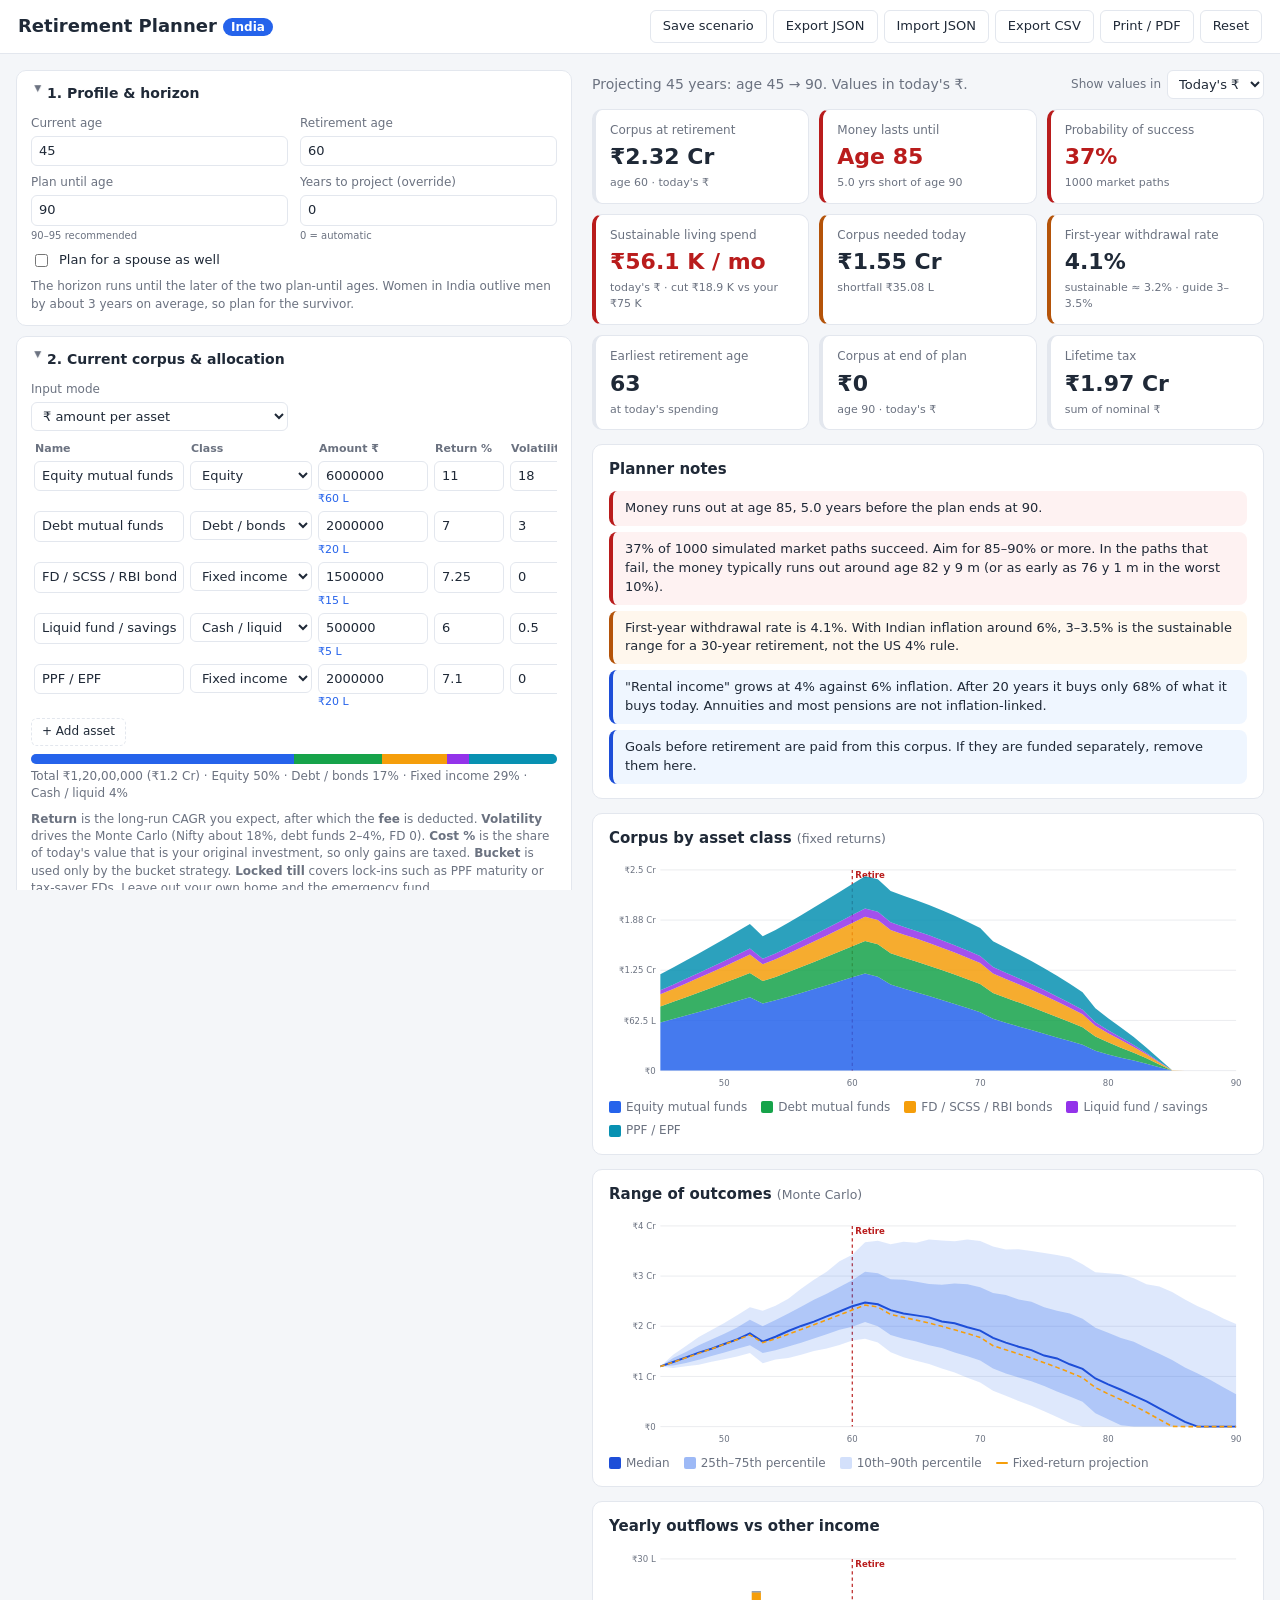
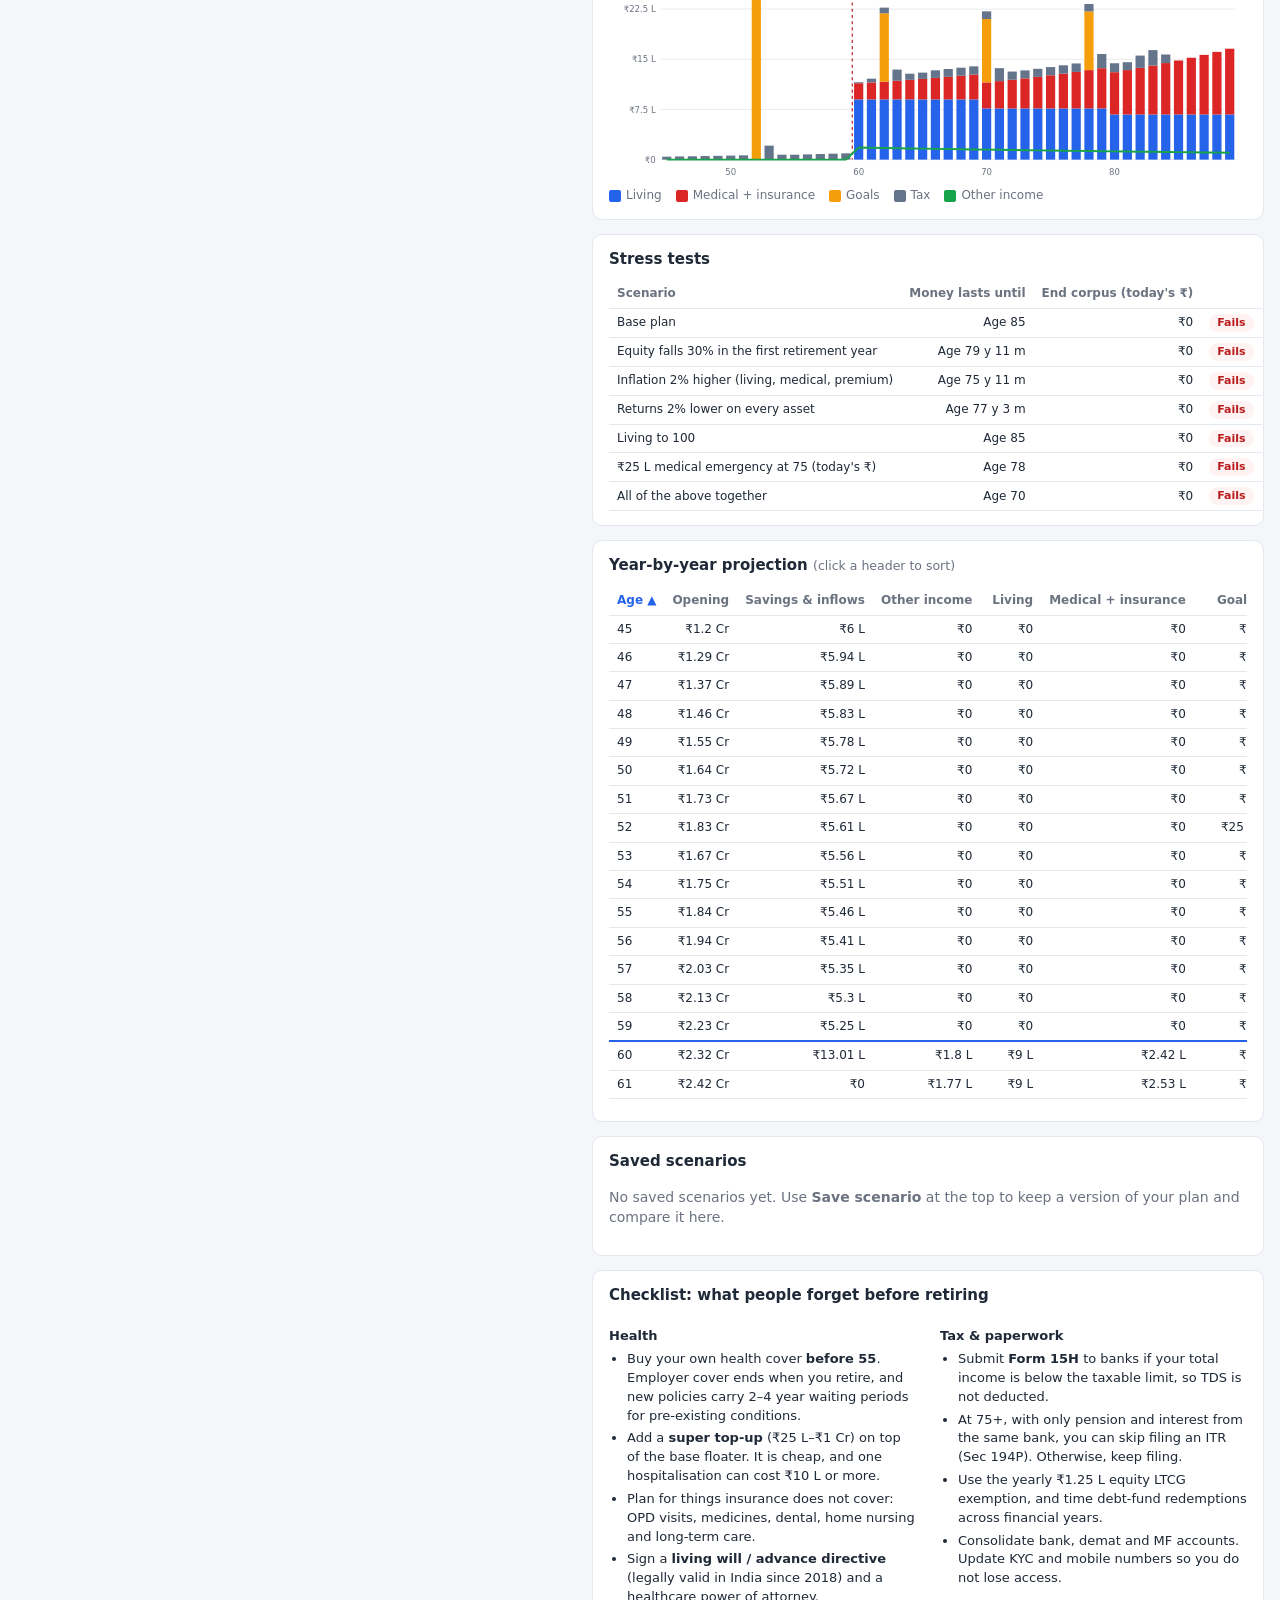
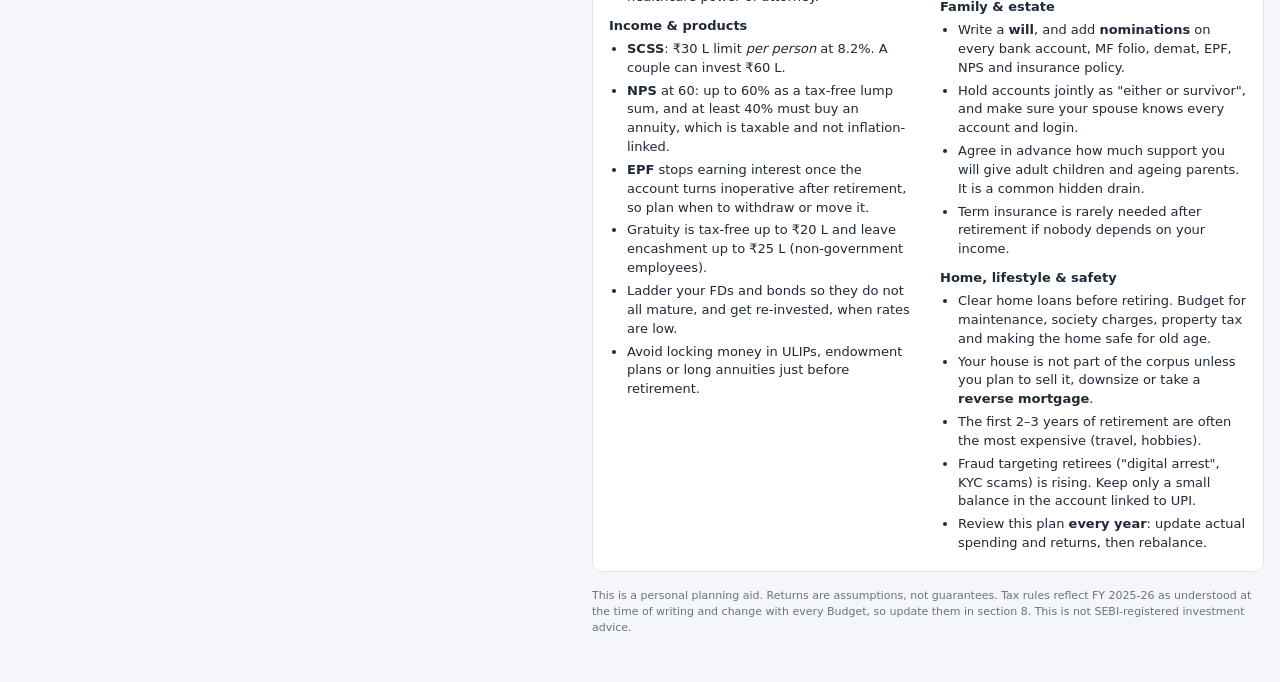
==== index.html @ 0d5a9b32 "Initial" ====
<!DOCTYPE html>
<html lang="en-IN">
<head>
  <meta charset="utf-8">
  <meta name="viewport" content="width=device-width, initial-scale=1">
  <title>Retirement Planner (India)</title>
  <link rel="stylesheet" href="css/styles.css">
</head>
<body>
<header class="topbar">
  <h1>Retirement Planner <span>India</span></h1>
  <div class="actions">
    <button id="btnSaveScenario">Save scenario</button>
    <button id="btnExportJson">Export JSON</button>
    <label class="btn">Import JSON<input type="file" id="fileImport" accept=".json,application/json" hidden></label>
    <button id="btnCsv">Export CSV</button>
    <button id="btnPrint">Print / PDF</button>
    <button id="btnReset" class="danger">Reset</button>
  </div>
</header>

<main class="layout">
  <!-- ======================= INPUTS ======================= -->
  <aside class="inputs">
    <details open>
      <summary>1. Profile &amp; horizon</summary>
      <div class="grid">
        <label>Current age<input type="number" data-path="profile.currentAge" min="18" max="100" step="1"></label>
        <label>Retirement age<input type="number" data-path="profile.retireAge" min="18" max="100" step="1"></label>
        <label>Plan until age<input type="number" data-path="profile.planUntil" min="50" max="110" step="1"><small>90–95 recommended</small></label>
        <label>Years to project (override)<input type="number" data-path="profile.yearsOverride" min="0" max="80" step="1"><small>0 = automatic</small></label>
      </div>
      <label class="check"><input type="checkbox" data-path="profile.useSpouse"> Plan for a spouse as well</label>
      <div class="grid" data-show="profile.useSpouse=true">
        <label>Spouse's current age<input type="number" data-path="profile.spouseAge" step="1"></label>
        <label>Spouse plan until age<input type="number" data-path="profile.spousePlanUntil" step="1"></label>
      </div>
      <p class="help">The horizon runs until the later of the two plan-until ages. Women in India outlive men by about 3 years on average, so plan for the survivor.</p>
    </details>

    <details open>
      <summary>2. Current corpus &amp; allocation</summary>
      <div class="grid">
        <label>Input mode
          <select data-path="allocMode">
            <option value="amounts">₹ amount per asset</option>
            <option value="percent">Total corpus + % split</option>
          </select>
        </label>
        <label data-show="allocMode=percent">Total corpus ₹<input type="number" class="money" data-path="totalCorpus" step="100000"><small class="hint"></small></label>
      </div>
      <div id="assetsList"></div>
      <div id="allocSummary" class="allocsummary"></div>
      <p class="help"><b>Return</b> is the long-run CAGR you expect, after which the <b>fee</b> is deducted. <b>Volatility</b> drives the Monte Carlo (Nifty about 18%, debt funds 2–4%, FD 0). <b>Cost %</b> is the share of today's value that is your original investment, so only gains are taxed. <b>Bucket</b> is used only by the bucket strategy. <b>Locked till</b> covers lock-ins such as PPF maturity or tax-saver FDs. Leave out your own home and the emergency fund.</p>
    </details>

    <details open>
      <summary>3. Spending in retirement</summary>
      <div class="grid">
        <label>Monthly living expenses (today's ₹)<input type="number" class="money" data-path="spending.monthly" step="1000"><small class="hint"></small></label>
        <label>Inflation % / yr<input type="number" data-path="spending.inflation" step="0.25"></label>
        <label>Medical out-of-pocket / month (today's ₹)<input type="number" class="money" data-path="spending.medicalMonthly" step="500"><small class="hint"></small></label>
        <label>Medical inflation % / yr<input type="number" data-path="spending.medicalInflation" step="0.5"></label>
        <label>Health-insurance premium / year (today's ₹)<input type="number" class="money" data-path="spending.premiumAnnual" step="5000"><small class="hint"></small></label>
        <label>Premium inflation % / yr<input type="number" data-path="spending.premiumInflation" step="0.5"></label>
      </div>
      <p class="help">Spending starts at retirement and steps up with inflation once a year. Medical costs and premiums usually rise much faster than general inflation, and premiums jump at age bands such as 61+ and 71+.</p>
      <h4>Spending phases (go-go → slow-go → no-go)</h4>
      <div id="phasesList"></div>
      <p class="help">Travel and lifestyle spending usually falls in your 70s and 80s, while medical spending keeps rising. The phases apply only to living expenses.</p>
    </details>

    <details>
      <summary>4. Saving until retirement</summary>
      <div class="grid">
        <label>Monthly SIP / savings (₹ now)<input type="number" class="money" data-path="presave.sip" step="1000"><small class="hint"></small></label>
        <label>Annual step-up %<input type="number" data-path="presave.stepUp" step="1"></label>
      </div>
      <p class="help">New money is split according to your target allocation. Add EPF maturity, gratuity, leave encashment, the NPS 60% lump sum or a property sale as <b>inflows</b> in section 6.</p>
    </details>

    <details>
      <summary>5. Other income in retirement</summary>
      <div id="incomesList"></div>
      <p class="help">Enter pension, annuity, rent or consulting income in <b>today's ₹</b>. Each one grows at its own rate from today: use 0% for a fixed annuity (and enter its actual payout) and about 4–5% for rent. Payments continue until the year before "Until age".</p>
    </details>

    <details>
      <summary>6. Goals &amp; one-off cash flows</summary>
      <div id="eventsList"></div>
      <p class="help">Examples: children's education or wedding, home renovation, replacing the car every 8–10 years, a big trip, support for parents, or an inheritance (inflow). Amounts are in today's ₹ and grow at their own inflation rate.</p>
    </details>

    <details>
      <summary>7. Withdrawal strategy</summary>
      <div class="grid">
        <label>Withdrawal order
          <select data-path="strategy.order">
            <option value="taxefficient">Tax-efficient (FD → debt → gold → equity → tax-free)</option>
            <option value="bucket">Bucket strategy (1 → 2 → 3)</option>
            <option value="prorata">Pro-rata across all assets</option>
          </select>
        </label>
        <label>Rebalancing
          <select data-path="strategy.rebalance">
            <option value="none">None</option>
            <option value="annual">Every year</option>
            <option value="threshold">When off target by threshold</option>
          </select>
        </label>
        <label data-show="strategy.rebalance=threshold">Threshold (± % points)<input type="number" data-path="strategy.rebalanceThreshold" step="1"></label>
      </div>
      <div class="grid" data-show="strategy.order=bucket">
        <label>Bucket 1: years of expenses<input type="number" data-path="strategy.bucket1Years" step="0.5"></label>
        <label>Bucket 2: years of expenses<input type="number" data-path="strategy.bucket2Years" step="0.5"></label>
      </div>
      <p class="help" data-show="strategy.order=bucket">Spending comes from bucket 1. Each year bucket 1 is refilled to its target, from equity (bucket 3) in a positive year and from bucket 2 otherwise. Bucket 2 is topped up from equity only in positive years.</p>
      <label class="check"><input type="checkbox" data-path="strategy.glideEnabled"> Glide path: reduce equity after retirement</label>
      <div class="grid" data-show="strategy.glideEnabled=true">
        <label>Reduce equity by (% points / yr)<input type="number" data-path="strategy.glideStep" step="0.5"></label>
        <label>Equity floor %<input type="number" data-path="strategy.glideFloor" step="5"></label>
      </div>
      <label class="check"><input type="checkbox" data-path="strategy.harvestLTCG"> Harvest the ₹1.25 L tax-free equity LTCG every year (sell and rebuy)</label>
      <div class="grid">
        <label>Emergency fund, kept aside (₹)<input type="number" class="money" data-path="strategy.emergencyFund" step="10000"><small class="hint"></small></label>
        <label>Legacy to leave (today's ₹)<input type="number" class="money" data-path="strategy.legacyToday" step="100000"><small class="hint"></small></label>
      </div>
    </details>

    <details>
      <summary>8. Tax (FY 2025-26 rules, editable)</summary>
      <label class="check"><input type="checkbox" data-path="tax.enabled"> Model income tax</label>
      <div class="grid">
        <label>Regime after retirement
          <select data-path="tax.regime"><option value="new">New regime</option><option value="old">Old regime</option></select>
        </label>
        <label>Marginal rate while working %<input type="number" data-path="tax.workingMarginalRate" step="1"><small>applied to portfolio income before retirement</small></label>
        <label>Health &amp; education cess %<input type="number" data-path="tax.cessPct" step="1"></label>
        <label>Equity LTCG rate %<input type="number" data-path="tax.ltcgRate" step="0.5"></label>
        <label>Equity LTCG exemption ₹ / yr<input type="number" class="money" data-path="tax.ltcgExempt" step="5000"><small class="hint"></small></label>
        <label>Other LTCG rate % (gold, REIT)<input type="number" data-path="tax.ltcgOtherRate" step="0.5"></label>
      </div>
      <div data-show="tax.regime=new">
        <label class="wide">Slabs ("up to:rate%", comma separated)<textarea data-path="tax.newSlabs" rows="2"></textarea></label>
        <div class="grid">
          <label>Standard deduction (pension)<input type="number" data-path="tax.newStdDeduction" step="5000"></label>
          <label>87A rebate: income limit<input type="number" data-path="tax.newRebateLimit" step="10000"></label>
          <label>87A rebate: max ₹<input type="number" data-path="tax.newRebateMax" step="1000"></label>
        </div>
      </div>
      <div data-show="tax.regime=old">
        <label class="wide">Slabs below 60<textarea data-path="tax.oldSlabsBelow60" rows="1"></textarea></label>
        <label class="wide">Slabs 60–79 (senior)<textarea data-path="tax.oldSlabs60to80" rows="1"></textarea></label>
        <label class="wide">Slabs 80+ (super senior)<textarea data-path="tax.oldSlabs80plus" rows="1"></textarea></label>
        <div class="grid">
          <label>Standard deduction (pension)<input type="number" data-path="tax.oldStdDeduction" step="5000"></label>
          <label>80TTB interest deduction (60+)<input type="number" data-path="tax.senior80TTB" step="5000"></label>
          <label>Other deductions (80C, 80D…)<input type="number" data-path="tax.oldOtherDeductions" step="5000"></label>
          <label>87A rebate: income limit<input type="number" data-path="tax.oldRebateLimit" step="10000"></label>
          <label>87A rebate: max ₹<input type="number" data-path="tax.oldRebateMax" step="500"></label>
        </div>
      </div>
      <p class="help">Not modelled: surcharge (income above ₹50 L), STCG (holdings are assumed to be over 12 months), and loss carry-forward. FD interest is taxed every year as it accrues, while debt-fund gains are taxed at slab rate only when sold. The 87A rebate does not reduce tax on LTCG.</p>
    </details>

    <details>
      <summary>9. Simulation</summary>
      <div class="grid">
        <label>Mode
          <select data-path="sim.mode"><option value="mc">Monte Carlo + fixed returns</option><option value="det">Fixed returns only</option></select>
        </label>
        <label>Show values in
          <select data-path="sim.display"><option value="real">Today's ₹ (real)</option><option value="nominal">Future ₹ (nominal)</option></select>
        </label>
        <label data-show="sim.mode=mc">Runs<input type="number" data-path="sim.runs" min="100" max="5000" step="100"></label>
        <label data-show="sim.mode=mc">Random seed<input type="number" data-path="sim.seed" step="1"></label>
        <label data-show="sim.mode=mc">Equity–debt correlation<input type="number" data-path="sim.corrEqDebt" min="-0.9" max="0.9" step="0.05"></label>
      </div>
      <p class="help">Monte Carlo draws a random return for every asset each year from its volatility. This shows sequence-of-returns risk: a crash early in retirement does far more damage than the same crash later.</p>
    </details>
  </aside>

  <!-- ======================= RESULTS ======================= -->
  <section class="results">
    <div class="resultsbar">
      <span id="horizonInfo" class="muted"></span>
      <label class="inline">Show values in
        <select data-path="sim.display"><option value="real">Today's ₹</option><option value="nominal">Future ₹</option></select>
      </label>
    </div>
    <div id="error" class="error" hidden></div>
    <div id="cards" class="cards"></div>
    <p id="modeNote" class="muted"></p>

    <div class="panel">
      <h2>Planner notes</h2>
      <ul id="warnings" class="notes"></ul>
    </div>

    <div class="panel">
      <h2>Corpus by asset class <small>(fixed returns)</small></h2>
      <div id="chartArea"></div>
    </div>

    <div class="panel" id="fanPanel">
      <h2>Range of outcomes <small>(Monte Carlo)</small></h2>
      <div id="chartFan"></div>
    </div>

    <div class="panel">
      <h2>Yearly outflows vs other income</h2>
      <div id="chartBars"></div>
    </div>

    <div class="panel">
      <h2>Stress tests</h2>
      <div id="stress"></div>
    </div>

    <div class="panel">
      <h2>Year-by-year projection <small>(click a header to sort)</small></h2>
      <div id="yearTable" class="tablewrap tall"></div>
    </div>

    <div class="panel">
      <h2>Saved scenarios</h2>
      <div id="scenarios"></div>
    </div>

    <div class="panel checklist">
      <h2>Checklist: what people forget before retiring</h2>
      <div class="cols">
        <div>
          <h3>Health</h3>
          <ul>
            <li>Buy your own health cover <b>before 55</b>. Employer cover ends when you retire, and new policies carry 2–4 year waiting periods for pre-existing conditions.</li>
            <li>Add a <b>super top-up</b> (₹25 L–₹1 Cr) on top of the base floater. It is cheap, and one hospitalisation can cost ₹10 L or more.</li>
            <li>Plan for things insurance does not cover: OPD visits, medicines, dental, home nursing and long-term care.</li>
            <li>Sign a <b>living will / advance directive</b> (legally valid in India since 2018) and a healthcare power of attorney.</li>
          </ul>
          <h3>Income &amp; products</h3>
          <ul>
            <li><b>SCSS</b>: ₹30 L limit <i>per person</i> at 8.2%. A couple can invest ₹60 L.</li>
            <li><b>NPS</b> at 60: up to 60% as a tax-free lump sum, and at least 40% must buy an annuity, which is taxable and not inflation-linked.</li>
            <li><b>EPF</b> stops earning interest once the account turns inoperative after retirement, so plan when to withdraw or move it.</li>
            <li>Gratuity is tax-free up to ₹20 L and leave encashment up to ₹25 L (non-government employees).</li>
            <li>Ladder your FDs and bonds so they do not all mature, and get re-invested, when rates are low.</li>
            <li>Avoid locking money in ULIPs, endowment plans or long annuities just before retirement.</li>
          </ul>
        </div>
        <div>
          <h3>Tax &amp; paperwork</h3>
          <ul>
            <li>Submit <b>Form 15H</b> to banks if your total income is below the taxable limit, so TDS is not deducted.</li>
            <li>At 75+, with only pension and interest from the same bank, you can skip filing an ITR (Sec 194P). Otherwise, keep filing.</li>
            <li>Use the yearly ₹1.25 L equity LTCG exemption, and time debt-fund redemptions across financial years.</li>
            <li>Consolidate bank, demat and MF accounts. Update KYC and mobile numbers so you do not lose access.</li>
          </ul>
          <h3>Family &amp; estate</h3>
          <ul>
            <li>Write a <b>will</b>, and add <b>nominations</b> on every bank account, MF folio, demat, EPF, NPS and insurance policy.</li>
            <li>Hold accounts jointly as "either or survivor", and make sure your spouse knows every account and login.</li>
            <li>Agree in advance how much support you will give adult children and ageing parents. It is a common hidden drain.</li>
            <li>Term insurance is rarely needed after retirement if nobody depends on your income.</li>
          </ul>
          <h3>Home, lifestyle &amp; safety</h3>
          <ul>
            <li>Clear home loans before retiring. Budget for maintenance, society charges, property tax and making the home safe for old age.</li>
            <li>Your house is not part of the corpus unless you plan to sell it, downsize or take a <b>reverse mortgage</b>.</li>
            <li>The first 2–3 years of retirement are often the most expensive (travel, hobbies).</li>
            <li>Fraud targeting retirees ("digital arrest", KYC scams) is rising. Keep only a small balance in the account linked to UPI.</li>
            <li>Review this plan <b>every year</b>: update actual spending and returns, then rebalance.</li>
          </ul>
        </div>
      </div>
    </div>

    <footer class="disclaimer">
      This is a personal planning aid. Returns are assumptions, not guarantees. Tax rules reflect FY 2025-26 as understood at the time of writing and change with every Budget, so update them in section 8. This is not SEBI-registered investment advice.
    </footer>
  </section>
</main>

<script src="js/format.js"></script>
<script src="js/defaults.js"></script>
<script src="js/state.js"></script>
<script src="js/tax.js"></script>
<script src="js/engine.js"></script>
<script src="js/montecarlo.js"></script>
<script src="js/solver.js"></script>
<script src="js/insights.js"></script>
<script src="js/charts.js"></script>
<script src="js/ui.js"></script>
<script src="js/app.js"></script>
</body>
</html>
---- css/styles.css ----
:root {
  --bg: #f4f6f9; --panel: #fff; --text: #1f2937; --muted: #6b7280; --border: #e3e7ee;
  --accent: #2563eb; --ok: #15803d; --warn: #b45309; --danger: #b91c1c; --info: #1d4ed8;
  --ok-bg: #ecfdf3; --warn-bg: #fff7ed; --danger-bg: #fef2f2; --info-bg: #eff6ff;
  --input: #fff; --grid: #e5e7eb;
}
@media (prefers-color-scheme: dark) {
  :root {
    --bg: #0f141b; --panel: #171e28; --text: #e5e7eb; --muted: #9aa4b2; --border: #283241;
    --ok: #4ade80; --warn: #fbbf24; --danger: #f87171; --info: #93c5fd;
    --ok-bg: #12261b; --warn-bg: #2a2012; --danger-bg: #2c1515; --info-bg: #142033;
    --input: #0f141b; --grid: #2a3442;
  }
}
* { box-sizing: border-box; }
body { margin: 0; font: 14px/1.45 system-ui, -apple-system, "Segoe UI", Roboto, sans-serif; background: var(--bg); color: var(--text); }
h1, h2, h3, h4 { margin: 0; }
small { color: var(--muted); font-weight: normal; }
.muted { color: var(--muted); }
[hidden] { display: none !important; }

/* Top bar */
.topbar { position: sticky; top: 0; z-index: 5; display: flex; flex-wrap: wrap; gap: 10px; align-items: center; justify-content: space-between;
  padding: 10px 18px; background: var(--panel); border-bottom: 1px solid var(--border); }
.topbar h1 { font-size: 18px; }
.topbar h1 span { font-size: 12px; font-weight: 600; color: #fff; background: var(--accent); padding: 2px 8px; border-radius: 10px; vertical-align: middle; }
.actions { display: flex; flex-wrap: wrap; gap: 6px; }
button, .btn { font: inherit; font-size: 13px; padding: 6px 12px; border-radius: 6px; border: 1px solid var(--border); background: var(--panel); color: var(--text); cursor: pointer; }
button:hover, .btn:hover { border-color: var(--accent); color: var(--accent); }
button.danger:hover { border-color: var(--danger); color: var(--danger); }

/* Layout */
.layout { display: grid; grid-template-columns: minmax(400px, 560px) 1fr; gap: 16px; padding: 16px; align-items: start; }
.inputs { position: sticky; top: 64px; max-height: calc(100vh - 80px); overflow: auto; padding-right: 4px; }
.results { min-width: 0; }
@media (max-width: 1050px) {
  .layout { grid-template-columns: 1fr; }
  .inputs { position: static; max-height: none; }
}

/* Input panels */
details { background: var(--panel); border: 1px solid var(--border); border-radius: 10px; margin-bottom: 10px; padding: 0 14px; }
details[open] { padding-bottom: 12px; }
summary { cursor: pointer; font-weight: 600; padding: 12px 0; list-style: none; }
summary::-webkit-details-marker { display: none; }
summary::before { content: '▸'; display: inline-block; width: 16px; color: var(--muted); transition: transform .15s; }
details[open] > summary::before { transform: rotate(90deg); }
h4 { font-size: 13px; margin: 12px 0 6px; }
.grid { display: grid; grid-template-columns: 1fr 1fr; gap: 8px 12px; margin-bottom: 8px; }
label { display: flex; flex-direction: column; gap: 3px; font-size: 12px; color: var(--muted); }
label.check { flex-direction: row; align-items: center; gap: 8px; color: var(--text); font-size: 13px; margin: 8px 0; }
label.wide { margin-bottom: 8px; }
label.inline { flex-direction: row; align-items: center; gap: 6px; }
input, select, textarea { font: inherit; font-size: 13px; color: var(--text); background: var(--input); border: 1px solid var(--border); border-radius: 6px; padding: 5px 7px; min-width: 0; }
input:focus, select:focus, textarea:focus { outline: 2px solid color-mix(in srgb, var(--accent) 40%, transparent); border-color: var(--accent); }
textarea { resize: vertical; font-family: ui-monospace, Menlo, monospace; font-size: 12px; }
.hint { color: var(--accent); font-size: 11px; min-height: 14px; }
.help { font-size: 12px; color: var(--muted); margin: 8px 0 0; }

/* Editable list tables */
.tablewrap { overflow-x: auto; }
.tablewrap.tall { max-height: 520px; overflow-y: auto; }
table.list { border-collapse: collapse; width: 100%; }
table.list th { font-size: 11px; font-weight: 600; color: var(--muted); text-align: left; padding: 2px 4px; white-space: nowrap; }
table.list td { padding: 2px 3px; vertical-align: top; }
table.list td small.hint { display: block; }
.w-name { width: 150px; } .w-num { width: 70px; } .w-money { width: 110px; }
table.list select { max-width: 150px; }
button.icon { padding: 3px 7px; font-size: 12px; }
button.add { margin-top: 6px; font-size: 12px; padding: 4px 10px; border-style: dashed; }
.allocsummary { margin-top: 8px; font-size: 12px; }
.allocbar { display: flex; height: 10px; border-radius: 5px; overflow: hidden; background: var(--grid); margin-bottom: 4px; }
.allocbar span { display: block; height: 100%; }

/* Results */
.resultsbar { display: flex; justify-content: space-between; align-items: center; gap: 10px; margin-bottom: 10px; flex-wrap: wrap; }
.cards { display: grid; grid-template-columns: repeat(auto-fill, minmax(190px, 1fr)); gap: 10px; }
.card { background: var(--panel); border: 1px solid var(--border); border-left: 4px solid var(--border); border-radius: 10px; padding: 12px 14px; }
.card.ok { border-left-color: var(--ok); } .card.warn { border-left-color: var(--warn); } .card.danger { border-left-color: var(--danger); }
.card-t { font-size: 12px; color: var(--muted); }
.card-v { font-size: 22px; font-weight: 700; margin: 2px 0; }
.card.danger .card-v { color: var(--danger); } .card.ok .card-v { color: var(--ok); }
.card-s { font-size: 11px; color: var(--muted); }
.panel { background: var(--panel); border: 1px solid var(--border); border-radius: 10px; padding: 14px 16px; margin-top: 14px; }
.panel h2 { font-size: 15px; margin-bottom: 10px; }
.error { background: var(--danger-bg); color: var(--danger); padding: 10px 14px; border-radius: 8px; margin-bottom: 10px; }

ul.notes { list-style: none; padding: 0; margin: 0; display: grid; gap: 6px; }
ul.notes li { padding: 8px 12px; border-radius: 8px; border-left: 4px solid; font-size: 13px; }
ul.notes li.ok { background: var(--ok-bg); border-color: var(--ok); }
ul.notes li.warn { background: var(--warn-bg); border-color: var(--warn); }
ul.notes li.danger { background: var(--danger-bg); border-color: var(--danger); }
ul.notes li.info { background: var(--info-bg); border-color: var(--info); }

/* Charts */
svg.chart { width: 100%; height: auto; display: block; }
svg.chart .grid { stroke: var(--grid); stroke-width: 1; }
svg.chart text { fill: var(--muted); font-size: 11px; }
svg.chart .marker { stroke: var(--danger); stroke-dasharray: 4 4; stroke-width: 1.5; }
svg.chart .mlab { fill: var(--danger); font-weight: 600; }
svg.chart .hover { fill: transparent; }
svg.chart .hover:hover { fill: rgba(127, 127, 127, 0.12); }
.legend { display: flex; flex-wrap: wrap; gap: 6px 14px; font-size: 12px; color: var(--muted); margin-top: 6px; }
.legend i { display: inline-block; width: 12px; height: 12px; border-radius: 2px; margin-right: 5px; vertical-align: middle; }

/* Data tables */
table.data { border-collapse: collapse; width: 100%; font-size: 12px; }
table.data th, table.data td { padding: 5px 8px; border-bottom: 1px solid var(--border); text-align: right; white-space: nowrap; }
table.data th:first-child, table.data td:first-child { text-align: left; }
table.data thead th { position: sticky; top: 0; background: var(--panel); color: var(--muted); font-weight: 600; }
table.years th { cursor: pointer; user-select: none; }
table.years th.sorted { color: var(--accent); }
table.years tr.retire td { border-top: 2px solid var(--accent); }
table.years tr.short td { color: var(--danger); }
table.compare tbody th { text-align: left; color: var(--muted); font-weight: 500; }
.scn-actions { display: flex; gap: 4px; justify-content: flex-end; margin-top: 4px; }
.scn-actions button { font-size: 11px; padding: 2px 6px; }
.chip { display: inline-block; padding: 1px 8px; border-radius: 10px; font-size: 11px; font-weight: 600; }
.chip.ok { background: var(--ok-bg); color: var(--ok); } .chip.danger { background: var(--danger-bg); color: var(--danger); }

.checklist .cols { display: grid; grid-template-columns: 1fr 1fr; gap: 0 24px; }
.checklist h3 { font-size: 13px; margin: 10px 0 4px; }
.checklist ul { margin: 0; padding-left: 18px; font-size: 13px; }
.checklist li { margin-bottom: 4px; }
@media (max-width: 800px) { .checklist .cols, .grid { grid-template-columns: 1fr; } }
.disclaimer { font-size: 11px; color: var(--muted); margin: 16px 0 30px; }

/* Print */
@media print {
  .topbar .actions, .inputs, .resultsbar label, .scn-actions, button { display: none !important; }
  .layout { display: block; padding: 0; }
  .topbar { position: static; border: 0; }
  body { background: #fff; color: #000; }
  .panel, .card { break-inside: avoid; border-color: #ccc; }
  .tablewrap.tall { max-height: none; overflow: visible; }
}

/* Calculation popup (year table + charts) */
#yearTable td[data-c] { cursor: help; }
#yearTable td[data-c]:hover { background: color-mix(in srgb, var(--accent) 12%, transparent); }
svg.chart .guide { stroke: var(--text); stroke-width: 1; opacity: 0; pointer-events: none; }
svg.chart .col:hover .guide { opacity: .35; }
#tip {
  --tip-bg: rgba(255, 255, 255, .92); --tip-fg: #0f172a; --tip-muted: #64748b; --tip-line: rgba(15, 23, 42, .08);
  position: fixed; z-index: 50; width: max-content; max-width: 420px; pointer-events: none;
  background: var(--tip-bg); color: var(--tip-fg);
  -webkit-backdrop-filter: blur(14px) saturate(160%); backdrop-filter: blur(14px) saturate(160%);
  border: 1px solid var(--tip-line); border-radius: 14px; padding: 12px 14px 10px;
  font-size: 12.5px; line-height: 1.4;
  box-shadow: 0 1px 2px rgba(0,0,0,.06), 0 12px 32px -8px rgba(15, 23, 42, .28);
  animation: tipIn .12s ease-out;
}
@media (prefers-color-scheme: dark) {
  #tip { --tip-bg: rgba(23, 30, 40, .9); --tip-fg: #f1f5f9; --tip-muted: #94a3b8; --tip-line: rgba(255, 255, 255, .09);
    box-shadow: 0 12px 36px -6px rgba(0, 0, 0, .6); }
}
@keyframes tipIn { from { opacity: 0; transform: translateY(4px) scale(.98); } to { opacity: 1; transform: none; } }
#tip .tip-h { display: flex; align-items: center; justify-content: space-between; gap: 12px; margin-bottom: 8px; }
#tip .tip-t { font-weight: 650; font-size: 13.5px; letter-spacing: -.01em; }
#tip .tip-chip { font-size: 11px; font-weight: 600; color: var(--accent); background: color-mix(in srgb, var(--accent) 14%, transparent);
  padding: 2px 9px; border-radius: 999px; white-space: nowrap; }
#tip .tip-lead { color: var(--tip-muted); margin: -2px 0 8px; font-size: 12px; }
#tip .tip-rows { display: grid; gap: 3px; }
#tip .tip-row { display: grid; grid-template-columns: minmax(120px, auto) 1fr; gap: 16px; align-items: baseline; }
#tip .tip-l { color: var(--tip-muted); display: flex; align-items: center; gap: 7px; }
#tip .tip-l i { width: 9px; height: 9px; border-radius: 3px; flex: none; }
#tip .tip-v { text-align: right; font-variant-numeric: tabular-nums; font-feature-settings: "tnum"; }
#tip .tip-row.sub .tip-l, #tip .tip-row.sub .tip-v { color: var(--tip-fg); font-weight: 600; }
#tip .tip-row.total { margin-top: 1px; padding: 5px 8px; border-radius: 8px; background: color-mix(in srgb, var(--accent) 10%, transparent); }
#tip .tip-row.total .tip-l, #tip .tip-row.total .tip-v { color: var(--tip-fg); font-weight: 700; }
#tip .tip-row.bad .tip-v { color: var(--danger); font-weight: 600; }
#tip .tip-sep { height: 1px; background: var(--tip-line); margin: 4px 0; }
#tip .tip-notes { margin-top: 9px; padding-top: 8px; border-top: 1px solid var(--tip-line); display: grid; gap: 4px; }
#tip .tip-notes p { margin: 0; color: var(--tip-muted); font-size: 11.5px; }
@media print { #tip { display: none !important; } }
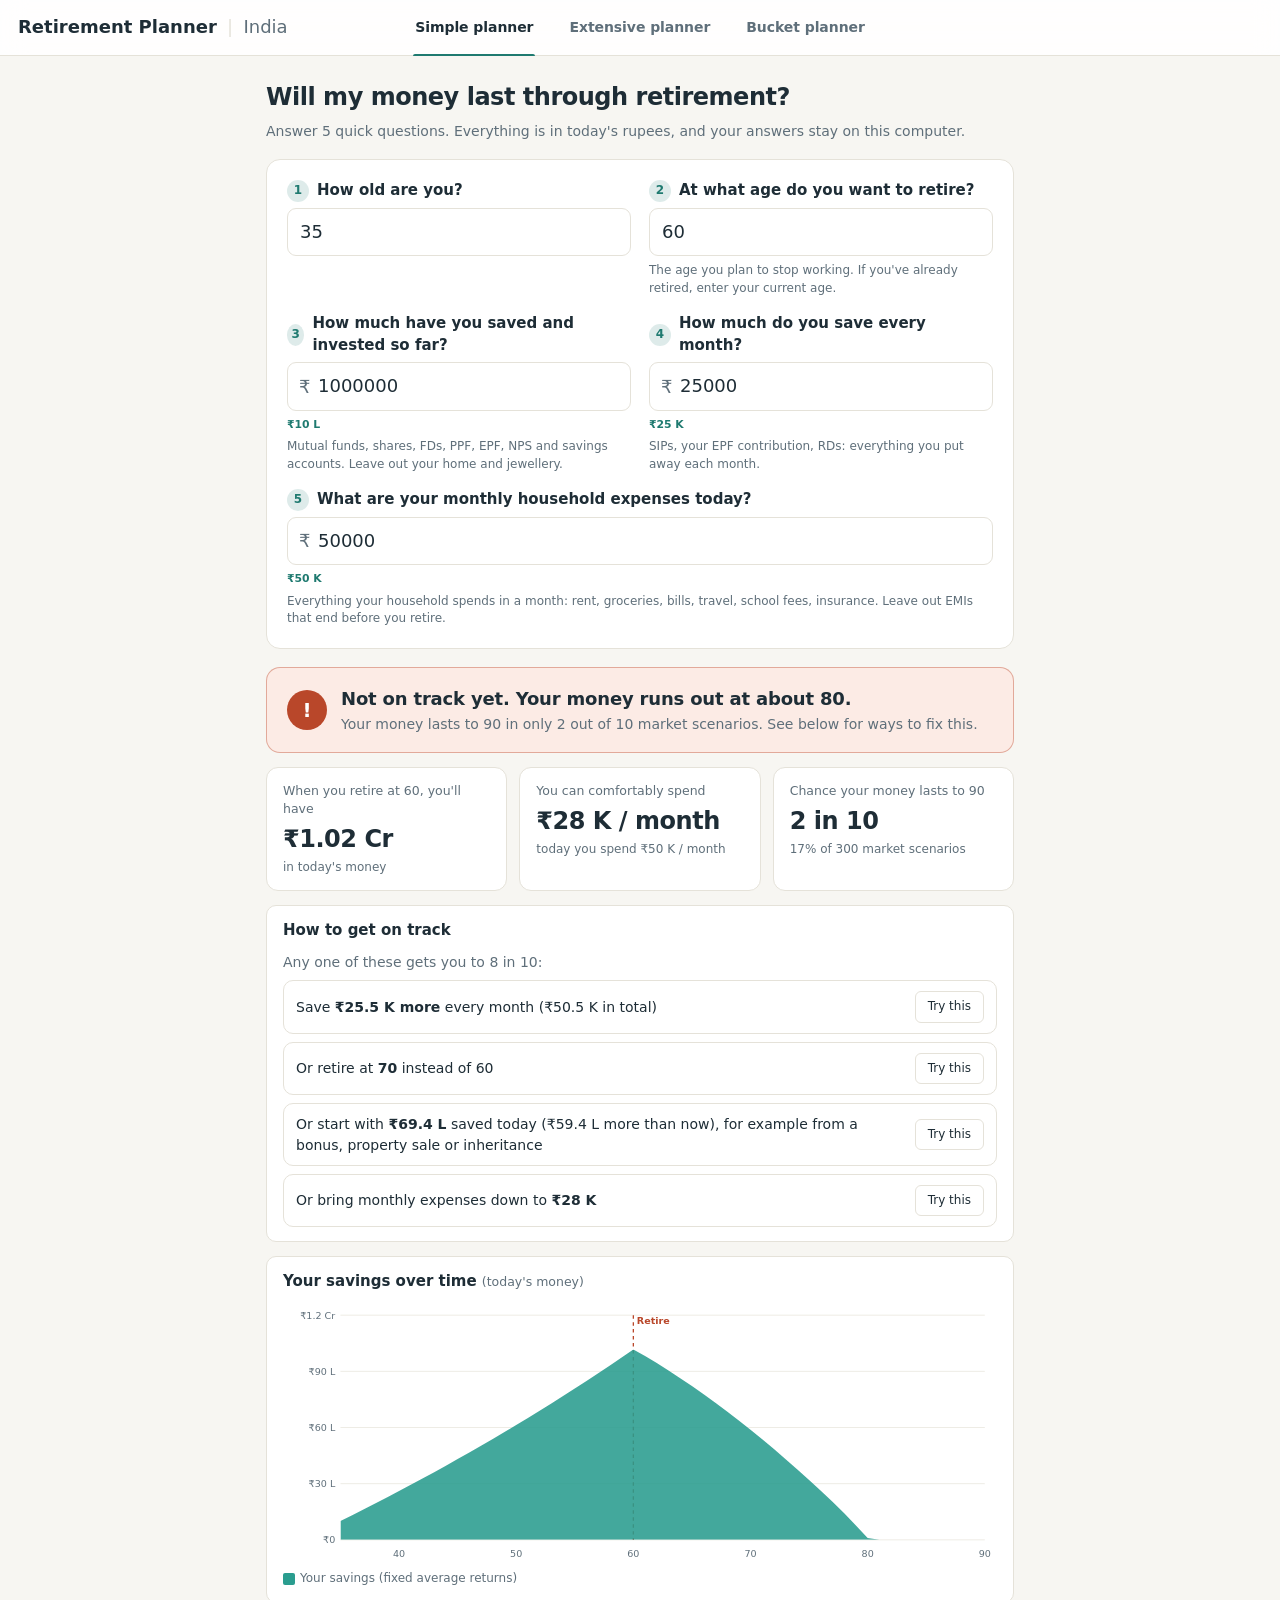
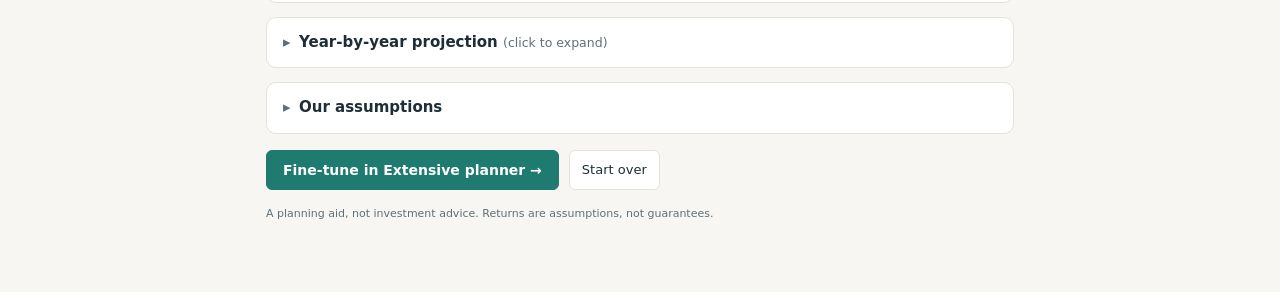
==== commit d566dd35: "Added code" ====
--- a/index.html
+++ b/index.html
@@ -5,20 +5,222 @@
   <meta name="viewport" content="width=device-width, initial-scale=1">
   <title>Retirement Planner (India)</title>
   <link rel="stylesheet" href="css/styles.css">
+  <link rel="stylesheet" href="css/bucket.css">
 </head>
 <body>
 <header class="topbar">
-  <h1>Retirement Planner <span>India</span></h1>
-  <div class="actions">
+  <h1>Retirement Planner <span class="sep" aria-hidden="true">|</span> <span class="region">India</span></h1>
+  <nav class="tabs" role="tablist">
+    <button role="tab" data-tab="simple">Simple planner</button>
+    <button role="tab" data-tab="extensive">Extensive planner</button>
+    <button role="tab" data-tab="bucket">Bucket planner</button>
+  </nav>
+  <div class="actions" data-tab-only="extensive">
     <button id="btnSaveScenario">Save scenario</button>
-    <button id="btnExportJson">Export JSON</button>
-    <label class="btn">Import JSON<input type="file" id="fileImport" accept=".json,application/json" hidden></label>
-    <button id="btnCsv">Export CSV</button>
     <button id="btnPrint">Print / PDF</button>
     <button id="btnReset" class="danger">Reset</button>
   </div>
 </header>
 
+<!-- ======================= SIMPLE PLANNER ======================= -->
+<div id="tab-simple" class="tabpanel" hidden>
+  <div class="simple">
+    <section class="s-intro">
+      <h2>Will my money last through retirement?</h2>
+      <p class="muted">Answer 5 quick questions. Everything is in today's rupees, and your answers stay on this computer.</p>
+    </section>
+
+    <section class="s-form">
+      <label class="s-field">
+        <span class="s-q"><b>1</b> How old are you?</span>
+        <input type="number" data-spath="currentAge" min="18" max="85" step="1" inputmode="numeric">
+        <small class="s-err" data-err="currentAge"></small>
+      </label>
+      <label class="s-field">
+        <span class="s-q"><b>2</b> At what age do you want to retire?</span>
+        <input type="number" data-spath="retireAge" min="30" max="89" step="1" inputmode="numeric">
+        <small class="s-help">The age you plan to stop working. If you've already retired, enter your current age.</small>
+        <small class="s-err" data-err="retireAge"></small>
+      </label>
+      <label class="s-field">
+        <span class="s-q"><b>3</b> How much have you saved and invested so far?</span>
+        <span class="s-money"><i>₹</i><input type="number" data-spath="savings" min="0" step="10000" inputmode="numeric"></span>
+        <small class="s-hint"></small>
+        <small class="s-help">Mutual funds, shares, FDs, PPF, EPF, NPS and savings accounts. Leave out your home and jewellery.</small>
+        <small class="s-err" data-err="savings"></small>
+      </label>
+      <label class="s-field">
+        <span class="s-q"><b>4</b> How much do you save every month?</span>
+        <span class="s-money"><i>₹</i><input type="number" data-spath="monthlySaving" min="0" step="1000" inputmode="numeric"></span>
+        <small class="s-hint"></small>
+        <small class="s-help">SIPs, your EPF contribution, RDs: everything you put away each month.</small>
+        <small class="s-note" id="sSavingNote" hidden>Not used, because you're already retired.</small>
+        <small class="s-err" data-err="monthlySaving"></small>
+      </label>
+      <label class="s-field s-wide">
+        <span class="s-q"><b>5</b> What are your monthly household expenses today?</span>
+        <span class="s-money"><i>₹</i><input type="number" data-spath="monthlyExpenses" min="0" step="1000" inputmode="numeric"></span>
+        <small class="s-hint"></small>
+        <small class="s-help">Everything your household spends in a month: rent, groceries, bills, travel, school fees, insurance. Leave out EMIs that end before you retire.</small>
+        <small class="s-err" data-err="monthlyExpenses"></small>
+      </label>
+    </section>
+
+    <section id="sResults">
+      <div id="sVerdict" class="verdict"></div>
+      <div id="sCards" class="scards"></div>
+      <div id="sActions"></div>
+      <div class="panel">
+        <h2>Your savings over time <small>(today's money)</small></h2>
+        <div id="sChart"></div>
+      </div>
+      <details class="panel s-assume s-years-panel">
+        <summary>Year-by-year projection <small>(click to expand)</small></summary>
+        <div id="sYears"></div>
+      </details>
+      <details class="panel s-assume">
+        <summary>Our assumptions</summary>
+        <ul id="sAssumptions"></ul>
+      </details>
+      <div class="s-bottom">
+        <button id="btnToExtensive" class="primary">Fine-tune in Extensive planner →</button>
+        <button id="btnSimpleReset">Start over</button>
+      </div>
+      <p class="disclaimer">A planning aid, not investment advice. Returns are assumptions, not guarantees.</p>
+    </section>
+  </div>
+</div>
+
+
+<!-- ======================= BUCKET PLANNER ======================= -->
+<div id="tab-bucket" class="tabpanel" hidden>
+  <main class="layout b-layout">
+    <aside class="inputs b-inputs">
+      <div class="b-intro">
+        <h2>3-Bucket income plan</h2>
+        <p class="muted">For when withdrawals start now. Your corpus is split into three buckets, each with a job, sized to the income you need month by month.</p>
+        <button id="bPrefill" class="add">↺ Use my Simple plan numbers</button>
+      </div>
+      <details open>
+        <summary>Your retirement</summary>
+        <div class="grid">
+          <label class="b-field">Age today<input type="number" data-bpath="age" min="40" max="85" step="1"><small class="s-err" data-berr="age"></small></label>
+          <label class="b-field">Plan until age<input type="number" data-bpath="planUntil" min="50" max="105" step="1"><small class="s-err" data-berr="planUntil"></small></label>
+          <label class="b-field">Corpus available today (₹)<input type="number" data-bpath="corpus" min="0" step="100000"><small class="s-hint"></small><small class="s-err" data-berr="corpus"></small></label>
+          <label class="b-field">Monthly income needed (today's ₹)<input type="number" data-bpath="monthly" min="0" step="1000"><small class="s-hint"></small><small class="s-err" data-berr="monthly"></small></label>
+          <label class="b-field">Inflation % a year<input type="number" data-bpath="inflation" step="0.25"></label>
+        </div>
+        <div class="b-riskwrap">
+          <span class="b-risk-l">How much equity are you comfortable with?</span>
+          <div class="b-risk">
+            <button data-risk="conservative"><b>Conservative</b><span>20–40% equity</span></button>
+            <button data-risk="balanced"><b>Balanced</b><span>35–60% equity</span></button>
+            <button data-risk="growth"><b>Growth</b><span>50–75% equity</span></button>
+          </div>
+        </div>
+      </details>
+      <details>
+        <summary>Optional: pension, rent and legacy</summary>
+        <div class="grid">
+          <label class="b-field">Pension / rent per month (₹)<input type="number" data-bpath="otherIncome" min="0" step="1000"><small class="s-hint"></small></label>
+          <label class="b-field">It grows % a year<input type="number" data-bpath="otherGrowth" step="0.5"></label>
+          <label class="b-field">Leave for heirs (today's ₹)<input type="number" data-bpath="legacy" min="0" step="100000"><small class="s-hint"></small></label>
+        </div>
+      </details>
+      <details>
+        <summary>Advanced: bucket returns and refill rules</summary>
+        <div class="b-adv">
+          <div class="b-adv-h"><span></span><span>Return %</span><span>Volatility %</span><span>Fee %</span></div>
+          <div class="b-adv-r"><b>1 · Safety</b><input type="number" data-bpath="b.0.ret" step="0.25"><input type="number" data-bpath="b.0.sd" step="0.25"><input type="number" data-bpath="b.0.fee" step="0.05"></div>
+          <div class="b-adv-r"><b>2 · Income</b><input type="number" data-bpath="b.1.ret" step="0.25"><input type="number" data-bpath="b.1.sd" step="0.25"><input type="number" data-bpath="b.1.fee" step="0.05"></div>
+          <div class="b-adv-r"><b>3 · Growth</b><input type="number" data-bpath="b.2.ret" step="0.25"><input type="number" data-bpath="b.2.sd" step="0.5"><input type="number" data-bpath="b.2.fee" step="0.05"></div>
+        </div>
+        <div class="grid">
+          <label class="b-field">Check buckets
+            <select data-bpath="refillFreq"><option value="monthly">Every month</option><option value="quarterly">Every quarter</option><option value="annual">Once a year</option></select>
+          </label>
+          <label class="b-field">Refill when Safety is short by (months)<input type="number" data-bpath="refillTrigger" min="0" max="12" step="1"></label>
+          <label class="b-field">Rebalance band (%)<input type="number" data-bpath="harvestBand" min="0" step="5"><small>Growth vs Income drift allowed before rebalancing (÷4 in % points)</small></label>
+          <label class="b-field">Market scenarios per split<input type="number" data-bpath="runs" min="100" max="1000" step="50"></label>
+        </div>
+      </details>
+      <button id="bReset" class="b-reset">Reset to example</button>
+    </aside>
+
+    <section class="results b-results">
+      <div id="bResults">
+        <div id="bStatus"></div>
+        <div class="panel b-hero">
+          <div class="b-hero-h"><h2>Your 3 buckets</h2>
+            <span id="bPreviewNote" class="b-preview" hidden>Previewing another split · <button id="bBackBest" class="add">Back to recommended</button></span></div>
+          <div id="bDiagram" class="b-diagram"></div>
+        </div>
+
+        <div class="b-row2">
+          <div class="panel b-gauge-panel">
+            <h2>Return you need, every month</h2>
+            <div class="b-gauge-wrap"><div id="bGauge" class="b-gauge"></div><p id="bGaugeText" class="b-gauge-text"></p></div>
+          </div>
+          <div class="b-kpis" id="bKpis"></div>
+        </div>
+
+        <div class="panel b-opt" id="bOptWrap">
+          <h2>How we chose the split</h2>
+          <p class="muted b-note">We tested every combination of Safety (1–4 years) and Income (+3 to +10 years) against hundreds of market scenarios, with good and bad years, real tax and inflation. The number in each cell is the % chance your money lasts. Hover over a cell for details, or click it to preview that split.</p>
+          <div class="b-progress"><i id="bProgress"></i></div>
+          <p id="bOptState" class="muted b-optstate"></p>
+          <div id="bHeat" class="b-heatwrap"></div>
+          <div id="bWhy" class="b-why"></div>
+        </div>
+
+        <div id="bFixes"></div>
+
+        <div class="panel b-sim">
+          <h2>Play your retirement</h2>
+          <p class="muted b-note">Watch the buckets work month by month: income flows out of Safety, and the refill rules move money between buckets as markets rise and fall. Amounts are in today's money.</p>
+          <div class="b-scn" role="group" aria-label="Market scenario">
+            <button data-scn="typical" class="active">Typical markets</button>
+            <button data-scn="bad">Bad early years</button>
+            <button data-scn="good">Good markets</button>
+            <button data-scn="crash">2008-style crash</button>
+          </div>
+          <div id="bPlayer" class="b-player"></div>
+        </div>
+
+        <div class="panel">
+          <h2>Bucket balances over time <small>(expected returns, today's money)</small></h2>
+          <div id="bChart"></div>
+        </div>
+
+        <div class="panel">
+          <h2>Your first 24 months, step by step</h2>
+          <div id="bPlan"></div>
+        </div>
+
+        <div class="panel b-rules">
+          <h2>Your rules of the road</h2>
+          <div id="bRules"></div>
+        </div>
+
+        <details class="panel s-assume">
+          <summary>How this works and our assumptions</summary>
+          <ul>
+            <li><b>Liability matching:</b> Safety holds the present value of the next 1–4 years of income, discounted at its own return. Income holds the years after that. Everything else goes into Growth.</li>
+            <li><b>Required return</b> is the single monthly rate at which your corpus exactly funds your rising income until the end of the plan (plus any legacy). It is before tax and fees. The simulations include both.</li>
+            <li><b>Market scenarios:</b> yearly returns are drawn at random using each bucket's return and volatility, with equity and bonds lightly correlated. The same scenarios are used for every split, so the comparison is fair.</li>
+            <li><b>Refills:</b> checked every month. After good markets, equity is sold to refill Safety. After bad markets, Income pays instead and equity is left alone. Each year, Growth is rebalanced against Income: trimmed after rallies, and topped up after falls only while Income still holds 2 years of spending.</li>
+            <li><b>Tax:</b> new regime, FY 2025-26. FD and liquid-fund interest and debt gains are taxed at your slab rate. Equity gains above ₹1.25 L a year are taxed at 12.5%, and the tax-free gains are harvested every year.</li>
+            <li>Returns are assumptions, not guarantees. This is a planning aid, not SEBI-registered investment advice.</li>
+          </ul>
+        </details>
+      </div>
+      <div id="bToast" class="b-toast" hidden></div>
+    </section>
+  </main>
+</div>
+
+<!-- ======================= EXTENSIVE PLANNER ======================= -->
+<div id="tab-extensive" class="tabpanel" hidden>
 <main class="layout">
   <!-- ======================= INPUTS ======================= -->
   <aside class="inputs">
@@ -280,8 +482,10 @@
     </footer>
   </section>
 </main>
+</div>
 
 <script src="js/format.js"></script>
+<script src="js/anim.js"></script>
 <script src="js/defaults.js"></script>
 <script src="js/state.js"></script>
 <script src="js/tax.js"></script>
@@ -291,6 +495,9 @@
 <script src="js/insights.js"></script>
 <script src="js/charts.js"></script>
 <script src="js/ui.js"></script>
+<script src="js/simple.js"></script>
+<script src="js/bucket.js"></script>
+<script src="js/bucket-viz.js"></script>
 <script src="js/app.js"></script>
 </body>
 </html>
--- a/css/styles.css
+++ b/css/styles.css
@@ -1,15 +1,24 @@
 :root {
-  --bg: #f4f6f9; --panel: #fff; --text: #1f2937; --muted: #6b7280; --border: #e3e7ee;
-  --accent: #2563eb; --ok: #15803d; --warn: #b45309; --danger: #b91c1c; --info: #1d4ed8;
-  --ok-bg: #ecfdf3; --warn-bg: #fff7ed; --danger-bg: #fef2f2; --info-bg: #eff6ff;
-  --input: #fff; --grid: #e5e7eb;
+  /* Palette: charcoal teal #264653 · persian green #2A9D8F · saffron #E9C46A · sandy #F4A261 · burnt sienna #E76F51.
+     UI roles use darker/lighter tints of these so text stays readable (WCAG AA) in each theme. */
+  --bg: #f7f6f2; --panel: #ffffff; --text: #1e2d36; --muted: #5f6f7a; --border: #e5e2d9;
+  --accent: #1f7a70; --on-accent: #ffffff;
+  --ok: #1f7a70; --warn: #9a6410; --danger: #b9472a; --info: #264653;
+  --ok-bg: #e7f3f0; --warn-bg: #fbf3de; --danger-bg: #fcebe5; --info-bg: #e9eff2;
+  --input: #ffffff; --grid: #ece9e1;
+  /* chart series */
+  --c1: #2a9d8f; --c2: #264653; --c3: #e9c46a; --c4: #f4a261; --c5: #e76f51; --c6: #8ab17d; --c7: #6d597a; --c8: #5e8b9e;
+  --c-median: #1f7a70; --c-neutral: #8a9ba8;
 }
 @media (prefers-color-scheme: dark) {
   :root {
-    --bg: #0f141b; --panel: #171e28; --text: #e5e7eb; --muted: #9aa4b2; --border: #283241;
-    --ok: #4ade80; --warn: #fbbf24; --danger: #f87171; --info: #93c5fd;
-    --ok-bg: #12261b; --warn-bg: #2a2012; --danger-bg: #2c1515; --info-bg: #142033;
-    --input: #0f141b; --grid: #2a3442;
+    --bg: #0e171c; --panel: #15222a; --text: #e6edef; --muted: #93a5af; --border: #243540;
+    --accent: #3fb8a9; --on-accent: #0e171c;
+    --ok: #4fc3b4; --warn: #e9c46a; --danger: #f08a6e; --info: #8fb3c2;
+    --ok-bg: #12302c; --warn-bg: #2f2817; --danger-bg: #33201a; --info-bg: #172a33;
+    --input: #0e171c; --grid: #22323c;
+    --c1: #3fb8a9; --c2: #8fb3c2; --c5: #f08a6e; --c7: #a891b5; --c8: #7fa9ba;
+    --c-median: #6fd6c8; --c-neutral: #7d8f9a;
   }
 }
 * { box-sizing: border-box; }
@@ -20,10 +29,13 @@
 [hidden] { display: none !important; }
 
 /* Top bar */
-.topbar { position: sticky; top: 0; z-index: 5; display: flex; flex-wrap: wrap; gap: 10px; align-items: center; justify-content: space-between;
-  padding: 10px 18px; background: var(--panel); border-bottom: 1px solid var(--border); }
+.topbar { position: sticky; top: 0; z-index: 5; display: grid; grid-template-columns: 1fr auto 1fr; gap: 10px; align-items: center;
+  min-height: 56px; padding: 0 18px; background: color-mix(in srgb, var(--panel) 88%, transparent);
+  -webkit-backdrop-filter: saturate(180%) blur(12px); backdrop-filter: saturate(180%) blur(12px);
+  border-bottom: 1px solid var(--border); }
 .topbar h1 { font-size: 18px; }
-.topbar h1 span { font-size: 12px; font-weight: 600; color: #fff; background: var(--accent); padding: 2px 8px; border-radius: 10px; vertical-align: middle; }
+.topbar h1 .sep { font-weight: 300; color: var(--border); margin: 0 4px; }
+.topbar h1 .region { font-weight: 400; color: var(--muted); }
 .actions { display: flex; flex-wrap: wrap; gap: 6px; }
 button, .btn { font: inherit; font-size: 13px; padding: 6px 12px; border-radius: 6px; border: 1px solid var(--border); background: var(--panel); color: var(--text); cursor: pointer; }
 button:hover, .btn:hover { border-color: var(--accent); color: var(--accent); }
@@ -99,7 +111,7 @@
 svg.chart .marker { stroke: var(--danger); stroke-dasharray: 4 4; stroke-width: 1.5; }
 svg.chart .mlab { fill: var(--danger); font-weight: 600; }
 svg.chart .hover { fill: transparent; }
-svg.chart .hover:hover { fill: rgba(127, 127, 127, 0.12); }
+svg.chart .hover:hover { fill: color-mix(in srgb, var(--text) 7%, transparent); }
 .legend { display: flex; flex-wrap: wrap; gap: 6px 14px; font-size: 12px; color: var(--muted); margin-top: 6px; }
 .legend i { display: inline-block; width: 12px; height: 12px; border-radius: 2px; margin-right: 5px; vertical-align: middle; }
 
@@ -141,17 +153,17 @@
 svg.chart .guide { stroke: var(--text); stroke-width: 1; opacity: 0; pointer-events: none; }
 svg.chart .col:hover .guide { opacity: .35; }
 #tip {
-  --tip-bg: rgba(255, 255, 255, .92); --tip-fg: #0f172a; --tip-muted: #64748b; --tip-line: rgba(15, 23, 42, .08);
+  --tip-bg: rgba(255, 255, 255, .94); --tip-fg: #1e2d36; --tip-muted: #5f6f7a; --tip-line: rgba(30, 45, 54, .09);
   position: fixed; z-index: 50; width: max-content; max-width: 420px; pointer-events: none;
   background: var(--tip-bg); color: var(--tip-fg);
   -webkit-backdrop-filter: blur(14px) saturate(160%); backdrop-filter: blur(14px) saturate(160%);
   border: 1px solid var(--tip-line); border-radius: 14px; padding: 12px 14px 10px;
   font-size: 12.5px; line-height: 1.4;
-  box-shadow: 0 1px 2px rgba(0,0,0,.06), 0 12px 32px -8px rgba(15, 23, 42, .28);
+  box-shadow: 0 1px 2px rgba(30,45,54,.06), 0 12px 32px -8px rgba(30, 45, 54, .28);
   animation: tipIn .12s ease-out;
 }
 @media (prefers-color-scheme: dark) {
-  #tip { --tip-bg: rgba(23, 30, 40, .9); --tip-fg: #f1f5f9; --tip-muted: #94a3b8; --tip-line: rgba(255, 255, 255, .09);
+  #tip { --tip-bg: rgba(21, 34, 42, .92); --tip-fg: #e6edef; --tip-muted: #93a5af; --tip-line: rgba(255, 255, 255, .09);
     box-shadow: 0 12px 36px -6px rgba(0, 0, 0, .6); }
 }
 @keyframes tipIn { from { opacity: 0; transform: translateY(4px) scale(.98); } to { opacity: 1; transform: none; } }
@@ -173,3 +185,181 @@
 #tip .tip-notes { margin-top: 9px; padding-top: 8px; border-top: 1px solid var(--tip-line); display: grid; gap: 4px; }
 #tip .tip-notes p { margin: 0; color: var(--tip-muted); font-size: 11.5px; }
 @media print { #tip { display: none !important; } }
+
+/* ---------- Tabs ---------- */
+.topbar .actions[hidden] { display: none; }
+button.primary { background: var(--accent); border-color: var(--accent); color: var(--on-accent); font-weight: 600; }
+button.primary:hover { color: var(--on-accent); filter: brightness(1.08); }
+
+/* ---------- Simple planner ---------- */
+.simple { max-width: 780px; margin: 0 auto; padding: 24px 16px 40px; }
+.s-intro h2 { font-size: 24px; letter-spacing: -.02em; }
+.s-intro p { margin: 6px 0 18px; font-size: 14px; }
+.s-form { display: grid; grid-template-columns: 1fr 1fr; gap: 16px 18px; background: var(--panel); border: 1px solid var(--border);
+  border-radius: 14px; padding: 20px; }
+.s-field { gap: 6px; color: var(--text); font-size: 13px; }
+.s-field.s-wide { grid-column: 1 / -1; }
+.s-q { font-size: 15px; font-weight: 600; display: flex; align-items: center; gap: 8px; }
+.s-q b { display: inline-grid; place-items: center; width: 22px; height: 22px; border-radius: 50%; font-size: 12px;
+  background: color-mix(in srgb, var(--accent) 15%, transparent); color: var(--accent); }
+.s-field input { font-size: 18px; padding: 10px 12px; border-radius: 9px; width: 100%; }
+.s-field input:disabled { opacity: .45; }
+.s-field input.invalid { border-color: var(--danger); }
+.s-money { position: relative; display: block; }
+.s-money i { position: absolute; left: 12px; top: 50%; transform: translateY(-50%); font-style: normal; color: var(--muted); font-size: 18px; pointer-events: none; }
+.s-money input { padding-left: 30px; }
+.s-hint { color: var(--accent); font-weight: 600; min-height: 0; }
+.s-hint:empty { display: none; }
+.s-help { color: var(--muted); font-size: 12px; }
+.s-note { color: var(--warn); font-size: 12px; }
+.s-err { color: var(--danger); font-size: 12px; font-weight: 600; }
+.s-err:empty { display: none; }
+
+.verdict { display: flex; gap: 14px; align-items: center; margin-top: 18px; padding: 18px 20px; border-radius: 14px; border: 1px solid; }
+.verdict.ok { background: var(--ok-bg); border-color: color-mix(in srgb, var(--ok) 40%, transparent); }
+.verdict.warn { background: var(--warn-bg); border-color: color-mix(in srgb, var(--warn) 40%, transparent); }
+.verdict.danger { background: var(--danger-bg); border-color: color-mix(in srgb, var(--danger) 40%, transparent); }
+.v-icon { flex: none; width: 40px; height: 40px; border-radius: 50%; display: grid; place-items: center; font-size: 20px; font-weight: 800; color: var(--on-accent); }
+.verdict.ok .v-icon { background: var(--ok); } .verdict.warn .v-icon { background: var(--warn); } .verdict.danger .v-icon { background: var(--danger); }
+.v-head { font-size: 18px; font-weight: 700; letter-spacing: -.01em; }
+.v-sub { color: var(--muted); margin-top: 2px; }
+
+.scards { display: grid; grid-template-columns: repeat(3, 1fr); gap: 12px; margin-top: 14px; }
+.scard { background: var(--panel); border: 1px solid var(--border); border-radius: 12px; padding: 14px 16px; }
+.sc-t { font-size: 12.5px; color: var(--muted); }
+.sc-v { font-size: 24px; font-weight: 750; margin: 4px 0 2px; letter-spacing: -.02em; }
+.sc-s { font-size: 12px; color: var(--muted); }
+.s-pending { color: var(--muted); font-size: 14px; font-weight: 500; }
+
+.s-actions ul { list-style: none; padding: 0; margin: 8px 0 0; display: grid; gap: 8px; }
+.s-actions li { display: flex; align-items: center; justify-content: space-between; gap: 12px; padding: 10px 12px;
+  border: 1px solid var(--border); border-radius: 10px; font-size: 14px; }
+.s-actions p { margin: 0; }
+.s-try { flex: none; font-size: 12px; }
+.s-assume summary { padding: 0; font-size: 15px; }
+.s-assume ul { margin: 10px 0 0; padding-left: 18px; color: var(--muted); font-size: 13px; display: grid; gap: 4px; }
+.s-bottom { display: flex; gap: 10px; flex-wrap: wrap; margin-top: 16px; }
+.s-bottom .primary { padding: 9px 16px; font-size: 14px; }
+@media (max-width: 700px) {
+  .s-form, .scards { grid-template-columns: 1fr; }
+}
+.s-years-panel #sYears { margin-top: 10px; }
+.s-years-note { font-size: 12px; margin: 8px 0 0; }
+
+/* ---------- Professional scrollbars & table polish ---------- */
+:root { --sb-thumb: rgba(95, 111, 122, .35); --sb-thumb-hover: rgba(95, 111, 122, .6); }
+@media (prefers-color-scheme: dark) { :root { --sb-thumb: rgba(147, 165, 175, .28); --sb-thumb-hover: rgba(147, 165, 175, .5); } }
+
+/* Firefox + Chromium 121+ */
+.tablewrap, .inputs, #tip { scrollbar-width: thin; scrollbar-color: var(--sb-thumb) transparent; }
+/* Safari / older Chromium */
+.tablewrap::-webkit-scrollbar, .inputs::-webkit-scrollbar { width: 10px; height: 10px; }
+.tablewrap::-webkit-scrollbar-track, .inputs::-webkit-scrollbar-track { background: transparent; }
+.tablewrap::-webkit-scrollbar-thumb, .inputs::-webkit-scrollbar-thumb {
+  background: var(--sb-thumb); border-radius: 999px; border: 3px solid transparent; background-clip: padding-box; }
+.tablewrap::-webkit-scrollbar-thumb:hover, .inputs::-webkit-scrollbar-thumb:hover { background-color: var(--sb-thumb-hover); }
+.tablewrap::-webkit-scrollbar-corner { background: transparent; }
+
+/* Scrollable tables: framed, rounded, sticky header that stays readable while scrolling */
+.tablewrap.tall { border: 1px solid var(--border); border-radius: 10px; overscroll-behavior: contain; }
+.tablewrap.tall table.data thead th {
+  background: color-mix(in srgb, var(--panel) 92%, transparent);
+  -webkit-backdrop-filter: blur(6px); backdrop-filter: blur(6px);
+  box-shadow: inset 0 -1px 0 var(--border); border-bottom: 0; z-index: 1; }
+.tablewrap.tall table.data tbody tr:last-child td { border-bottom: 0; }
+.tablewrap.tall table.data tbody tr:hover td { background: color-mix(in srgb, var(--accent) 6%, transparent); }
+
+/* Softer focus ring on collapsible headers: only for keyboard users */
+summary:focus { outline: none; }
+summary:focus-visible { outline: 2px solid color-mix(in srgb, var(--accent) 55%, transparent); outline-offset: 3px; border-radius: 6px; }
+#sYears td[data-tip] { cursor: help; }
+#sYears td[data-tip]:hover { background: color-mix(in srgb, var(--accent) 14%, transparent) !important; }
+
+/* Tabs stay dead-centre: title | tabs | actions in fixed grid columns, so showing/hiding the
+   Extensive buttons never shifts them. Equal-width tab buttons so the active pill doesn't jump. */
+.topbar h1 { justify-self: start; }
+.topbar .tabs { justify-self: center; grid-column: 2; }
+.topbar .actions { justify-self: end; grid-column: 3; }
+@media (max-width: 900px) {
+  .topbar { grid-template-columns: 1fr; justify-items: center; }
+  .topbar h1, .topbar .tabs, .topbar .actions { justify-self: center; grid-column: 1; }
+}
+
+/* ---------- Header tabs: underline style (GitHub / Stripe / Linear pattern) ----------
+   Plain text labels; the active tab gets a 2px accent bar that sits exactly on the header's
+   bottom border, so the header reads as one clean line. */
+.tabs { display: flex; align-self: stretch; gap: 32px; }
+.tabs button {
+  position: relative; display: flex; align-items: center; height: 100%;
+  padding: 0 2px; border: 0; border-radius: 0; background: none;
+  font-size: 14px; font-weight: 550; letter-spacing: -.005em; color: var(--muted);
+  transition: color .15s ease;
+}
+.tabs button:hover { color: var(--text); border-color: transparent; }
+.tabs button.active { color: var(--text); }
+.tabs button::after {
+  content: ''; position: absolute; left: 0; right: 0; bottom: -1px; height: 2px; border-radius: 2px 2px 0 0;
+  background: var(--accent); transform: scaleX(0); transition: transform .2s ease;
+}
+.tabs button:hover::after { transform: scaleX(1); background: var(--border); }
+.tabs button.active::after { transform: scaleX(1); background: var(--accent); }
+.tabs button:focus { outline: none; }
+.tabs button:focus-visible { outline: 2px solid color-mix(in srgb, var(--accent) 55%, transparent); outline-offset: -2px; border-radius: 4px; }
+@media (max-width: 900px) {
+  .topbar { padding-top: 10px; row-gap: 6px; }
+  .tabs { height: 44px; gap: 24px; }
+}
+
+/* =================== Motion (entrances play on first show / tab open, not while typing) =================== */
+.tabpanel:not([hidden]) { animation: tabIn .35s cubic-bezier(.2, .8, .2, 1); }
+@keyframes tabIn { from { opacity: 0; transform: translateY(6px); } to { opacity: 1; transform: none; } }
+
+/* staggered rise-in for cards, notes, list items, table rows (delay set by RP.anim.stagger) */
+.anim-rise { animation: riseIn .55s cubic-bezier(.2, .8, .2, 1) both; animation-delay: var(--d, 0ms); }
+@keyframes riseIn { from { opacity: 0; transform: translateY(10px); } to { opacity: 1; transform: none; } }
+
+/* verdict banner pops when the verdict changes */
+.verdict { transition: background-color .4s ease, border-color .4s ease; }
+.anim-pop { animation: popIn .5s cubic-bezier(.34, 1.56, .64, 1) both; }
+.anim-pop .v-icon { animation: iconIn .6s cubic-bezier(.34, 1.56, .64, 1) both; }
+@keyframes popIn { from { opacity: .4; transform: scale(.97); } to { opacity: 1; transform: none; } }
+@keyframes iconIn { from { transform: scale(.4) rotate(-30deg); opacity: 0; } to { transform: none; opacity: 1; } }
+
+/* charts: areas/lines draw left → right, bars grow up in sequence, then the income line draws */
+svg.chart.anim-draw .series { animation: drawX 1.1s cubic-bezier(.4, 0, .2, 1) both; }
+svg.chart.anim-draw .bars ~ .series { animation-delay: .55s; }
+@keyframes drawX { from { clip-path: inset(0 100% 0 0); } to { clip-path: inset(0 0 0 0); } }
+svg.chart.anim-draw .bar { transform-box: fill-box; transform-origin: 50% 100%; animation: growY .5s cubic-bezier(.2, .8, .2, 1) both; animation-delay: var(--d, 0ms); }
+@keyframes growY { from { transform: scaleY(0); } to { transform: scaleY(1); } }
+
+/* allocation bar grows in */
+.allocbar.anim-grow span { transform-origin: left; animation: growX .8s cubic-bezier(.2, .8, .2, 1) both; }
+@keyframes growX { from { transform: scaleX(0); } to { transform: scaleX(1); } }
+
+/* "Calculating… / Working out your options…" shimmer */
+.s-pending { background: linear-gradient(90deg, var(--muted) 0%, var(--text) 50%, var(--muted) 100%); background-size: 200% 100%;
+  -webkit-background-clip: text; background-clip: text; color: transparent; animation: shimmer 1.6s linear infinite; }
+@keyframes shimmer { to { background-position: -200% 0; } }
+
+/* micro-interactions */
+.card, .scard, .b-card { transition: transform .2s ease, box-shadow .2s ease; }
+.card:hover, .scard:hover, .b-card:hover { transform: translateY(-2px); box-shadow: 0 8px 20px -10px rgba(30, 45, 54, .3); }
+button { transition: color .15s, border-color .15s, background-color .15s, transform .1s; }
+button:active { transform: scale(.98); }
+ul.notes li { transition: transform .2s ease; }
+ul.notes li:hover { transform: translateX(3px); }
+.s-actions li { transition: border-color .2s, transform .2s; }
+.s-actions li:hover { border-color: var(--accent); transform: translateX(3px); }
+
+/* smooth open/close for collapsible sections (progressive: Chrome 131+, ignored elsewhere) */
+@supports (interpolate-size: allow-keywords) {
+  :root { interpolate-size: allow-keywords; }
+  details::details-content { height: 0; overflow: clip; transition: height .32s cubic-bezier(.2, .8, .2, 1), content-visibility .32s allow-discrete; }
+  details[open]::details-content { height: auto; }
+}
+
+/* respect "reduce motion": everything still updates, nothing moves */
+@media (prefers-reduced-motion: reduce) {
+  *, *::before, *::after { animation-duration: .001ms !important; animation-iteration-count: 1 !important; animation-delay: 0ms !important; transition-duration: .001ms !important; }
+  .s-pending { color: var(--muted); background: none; }
+}
--- a/css/bucket.css
+++ b/css/bucket.css
@@ -0,0 +1,211 @@
+/* ================= Bucket planner ================= */
+.b-layout { grid-template-columns: minmax(360px, 440px) 1fr; }
+.b-intro { background: var(--panel); border: 1px solid var(--border); border-radius: 12px; padding: 16px; margin-bottom: 10px; }
+.b-intro h2 { font-size: 18px; letter-spacing: -.01em; }
+.b-intro p { margin: 6px 0 10px; font-size: 13px; }
+.b-field input, .b-field select { font-size: 14px; padding: 7px 9px; }
+.b-field .s-hint { font-size: 11px; }
+.b-reset { margin: 4px 0 20px; }
+.b-note { font-size: 12.5px; margin: 0 0 10px; }
+
+/* risk segmented cards */
+.b-riskwrap { margin-top: 8px; }
+.b-risk-l { font-size: 12px; color: var(--muted); display: block; margin-bottom: 6px; }
+.b-risk { display: grid; grid-template-columns: repeat(3, 1fr); gap: 6px; }
+.b-risk button { display: flex; flex-direction: column; align-items: flex-start; gap: 2px; padding: 9px 10px; border-radius: 10px; text-align: left;
+  transition: border-color .2s, background-color .2s, transform .15s; }
+.b-risk button b { font-size: 13px; }
+.b-risk button span { font-size: 11px; color: var(--muted); }
+.b-risk button:hover { transform: translateY(-1px); }
+.b-risk button.active { border-color: var(--accent); background: color-mix(in srgb, var(--accent) 9%, var(--panel)); box-shadow: inset 0 0 0 1px var(--accent); color: var(--text); }
+
+/* advanced grid */
+.b-adv { display: grid; gap: 4px; margin-bottom: 10px; }
+.b-adv-h, .b-adv-r { display: grid; grid-template-columns: 90px 1fr 1fr 1fr; gap: 6px; align-items: center; }
+.b-adv-h span { font-size: 11px; color: var(--muted); }
+.b-adv-r b { font-size: 12px; font-weight: 600; }
+.b-adv-r input { width: 100%; }
+
+/* ---------- hero bucket diagram ---------- */
+.b-hero-h { display: flex; justify-content: space-between; align-items: center; gap: 10px; flex-wrap: wrap; }
+.b-preview { font-size: 12px; color: var(--warn); display: inline-flex; gap: 8px; align-items: center; }
+.b-preview .add { margin: 0; }
+.b-diagram svg, .p-diagram svg { width: 100%; height: auto; display: block; }
+.b-svg .b-name { font-size: 15px; font-weight: 650; fill: var(--muted); letter-spacing: .01em; }
+.b-svg .b-amt { font-size: 26px; font-weight: 750; fill: var(--text); letter-spacing: -.02em; }
+.b-svg .b-share { font-size: 22px; font-weight: 750; fill: #fff; paint-order: stroke; stroke: rgba(0,0,0,.18); stroke-width: 3px; pointer-events: none; }
+.b-svg .b-glass { fill: color-mix(in srgb, var(--text) 4%, transparent); }
+.b-svg .b-rim { fill: none; stroke: color-mix(in srgb, var(--text) 30%, transparent); stroke-width: 2.5; stroke-linejoin: round; }
+.b-svg .b-hit { fill: transparent; cursor: help; }
+.b-svg .b-bucket:hover .b-rim { stroke: var(--accent); }
+.b-liquid { transition: transform 1.1s cubic-bezier(.2, .8, .2, 1); }
+.b-liquid.instant { transition: transform .12s linear; }
+.b-wave { animation: bWave 3.2s linear infinite; opacity: .92; }
+.b-wave2 { animation-duration: 5.5s; animation-direction: reverse; opacity: .45; }
+@keyframes bWave { from { transform: translateX(0); } to { transform: translateX(110px); } }
+
+.b-svg .b-pipe { fill: none; stroke: color-mix(in srgb, var(--text) 12%, transparent); stroke-width: 12; stroke-linecap: round; stroke-linejoin: round; }
+.b-svg .b-flow { fill: none; stroke: var(--c1); stroke-width: 3.5; stroke-linecap: round; stroke-dasharray: 2 14; opacity: .55; animation: bFlow 1.4s linear infinite; }
+.b-svg .b-flow.p1o { stroke: var(--c3); opacity: .9; animation-duration: .9s; }
+.b-svg .b-flow.pulse { opacity: 1; stroke-width: 6; animation-duration: .35s; stroke: var(--accent); }
+.b-svg .b-flow.pulse.reverse { animation-direction: reverse; stroke: var(--c4); }
+@keyframes bFlow { to { stroke-dashoffset: -32; } }
+.b-svg .b-pipe-l { font-size: 11px; fill: var(--muted); letter-spacing: .04em; text-transform: uppercase; }
+.b-svg .b-tap rect { fill: color-mix(in srgb, var(--text) 35%, transparent); }
+.b-svg .b-drop { fill: var(--c3); animation: bDrop 1.35s cubic-bezier(.5, 0, .9, .6) infinite; }
+@keyframes bDrop { 0% { transform: translateY(-6px); opacity: 0; } 15% { opacity: 1; } 100% { transform: translateY(20px); opacity: 0; } }
+.b-svg.dry .b-drop { animation: none; opacity: 0; }
+.b-svg .b-inc-l { font-size: 13px; font-weight: 650; fill: var(--text); }
+
+.b-cards { display: grid; grid-template-columns: repeat(3, 1fr); gap: 12px; margin-top: 8px; }
+.b-card { border: 1px solid var(--border); border-radius: 12px; padding: 12px 14px; background: color-mix(in srgb, var(--panel) 96%, var(--bg));
+  animation: bRise .6s cubic-bezier(.2, .8, .2, 1) both; }
+.b-card:nth-child(2) { animation-delay: .08s; } .b-card:nth-child(3) { animation-delay: .16s; }
+@keyframes bRise { from { opacity: 0; transform: translateY(8px); } to { opacity: 1; transform: none; } }
+.b-card-h { font-size: 12.5px; font-weight: 650; color: var(--muted); display: flex; align-items: center; gap: 7px; }
+.b-card-h i { width: 10px; height: 10px; border-radius: 3px; }
+.b-card-amt { font-size: 20px; font-weight: 750; margin: 4px 0 6px; letter-spacing: -.02em; }
+.b-card-amt span { font-size: 12px; color: var(--muted); font-weight: 600; margin-left: 4px; }
+.b-card-row { display: flex; justify-content: space-between; font-size: 12px; color: var(--muted); padding: 2px 0; }
+.b-card-row b { color: var(--text); font-weight: 600; }
+.b-card-inst { font-size: 11.5px; color: var(--muted); margin-top: 6px; padding-top: 6px; border-top: 1px dashed var(--border); }
+
+/* ---------- gauge + KPIs ---------- */
+.b-row2 { display: grid; grid-template-columns: minmax(320px, 1.1fr) 1fr; gap: 14px; align-items: stretch; }
+.b-row2 > .panel { margin-top: 14px; }
+.b-gauge-wrap { display: grid; grid-template-columns: 230px 1fr; gap: 12px; align-items: center; }
+.b-gauge-svg { width: 100%; height: auto; display: block; }
+.b-gauge-svg .g-bg { fill: none; stroke: var(--grid); stroke-width: 18; stroke-linecap: round; }
+.b-gauge-svg .g-exp { fill: none; stroke: var(--c1); stroke-width: 18; stroke-linecap: round; opacity: .85; transition: stroke-dashoffset 1.3s cubic-bezier(.2, .8, .2, 1); }
+.b-gauge-svg.warn .g-exp { stroke: var(--c3); } .b-gauge-svg.danger .g-exp { stroke: var(--c5); }
+.b-gauge-svg .g-expdot { fill: var(--panel); stroke: var(--c1); stroke-width: 3; }
+.b-gauge-svg .g-ticks text { font-size: 11px; fill: var(--muted); }
+.b-gauge-svg .g-needle { transform-origin: 160px 160px; transition: transform 1.4s cubic-bezier(.34, 1.4, .5, 1); }
+.b-gauge-svg .g-needle line { stroke: var(--text); stroke-width: 4; stroke-linecap: round; }
+.b-gauge-svg .g-needle circle { fill: var(--text); }
+.b-gauge-svg .g-needle.danger line, .b-gauge-svg .g-needle.danger circle { stroke: var(--danger); fill: var(--danger); }
+.b-gauge-svg .g-val { font-size: 30px; font-weight: 800; fill: var(--text); letter-spacing: -.02em; }
+.b-gauge-svg .g-lab { font-size: 12px; fill: var(--muted); }
+.b-gauge-text { font-size: 13px; line-height: 1.5; margin: 0; padding: 10px 12px; border-radius: 10px; border-left: 4px solid var(--ok); background: var(--ok-bg); }
+.b-gauge-text.warn { border-color: var(--warn); background: var(--warn-bg); }
+.b-gauge-text.danger { border-color: var(--danger); background: var(--danger-bg); }
+.b-kpis { display: grid; grid-template-columns: 1fr 1fr; gap: 10px; margin-top: 14px; align-content: start; }
+.b-kpis .card:last-child:nth-child(odd) { grid-column: 1 / -1; }
+
+/* ---------- optimiser ---------- */
+.b-progress { height: 4px; border-radius: 4px; background: var(--grid); overflow: hidden; }
+.b-progress i { display: block; height: 100%; width: 0; background: linear-gradient(90deg, var(--c1), var(--c3)); transition: width .25s ease; }
+.b-opt:not(.running) .b-progress { opacity: .35; }
+.b-optstate { font-size: 12px; margin: 6px 0 10px; min-height: 16px; }
+.b-heatwrap { overflow-x: auto; }
+table.b-heat { border-collapse: separate; border-spacing: 4px; width: 100%; font-size: 12px; }
+table.b-heat th { color: var(--muted); font-weight: 600; font-size: 11.5px; white-space: nowrap; padding: 2px 6px; }
+table.b-heat th.corner { text-align: left; font-weight: 500; }
+table.b-heat tbody th { text-align: right; }
+table.b-heat td { position: relative; height: 38px; min-width: 52px; border-radius: 8px; text-align: center; font-weight: 700; color: #fff;
+  background: var(--hc, var(--grid)); cursor: pointer; opacity: 0; transform: scale(.7);
+  transition: opacity .35s ease, transform .45s cubic-bezier(.34, 1.56, .64, 1), box-shadow .2s; text-shadow: 0 1px 2px rgba(0,0,0,.25); }
+table.b-heat td.pending { opacity: .35; transform: none; background: var(--grid); }
+table.b-heat td.in { opacity: 1; transform: none; }
+table.b-heat td:hover { box-shadow: 0 0 0 2px var(--text); }
+table.b-heat td.out::after { content: ''; position: absolute; inset: 0; border-radius: 8px;
+  background: repeating-linear-gradient(45deg, rgba(255,255,255,.28) 0 4px, transparent 4px 9px); }
+table.b-heat td.invalid { background: transparent; border: 1px dashed var(--border); color: var(--muted); cursor: default; text-shadow: none; }
+table.b-heat td.focus { box-shadow: 0 0 0 3px var(--text); }
+table.b-heat td.best { box-shadow: 0 0 0 3px var(--panel), 0 0 0 5px var(--accent); animation: bPulse 1.8s ease-out infinite; z-index: 1; }
+table.b-heat td.best.focus { box-shadow: 0 0 0 3px var(--panel), 0 0 0 5px var(--accent); }
+@keyframes bPulse { 0% { box-shadow: 0 0 0 3px var(--panel), 0 0 0 5px var(--accent), 0 0 0 5px color-mix(in srgb, var(--accent) 50%, transparent); }
+  100% { box-shadow: 0 0 0 3px var(--panel), 0 0 0 5px var(--accent), 0 0 0 16px transparent; } }
+.b-heat-legend { display: flex; flex-wrap: wrap; align-items: center; gap: 8px 12px; font-size: 11.5px; color: var(--muted); margin-top: 8px; }
+.b-heat-legend i { width: 120px; height: 8px; border-radius: 4px; background: linear-gradient(90deg, var(--c5), var(--c3), var(--c1)); }
+.b-hl-out::before, .b-hl-inv::before { content: ''; display: inline-block; width: 14px; height: 10px; border-radius: 3px; margin-right: 5px; vertical-align: middle; }
+.b-hl-out::before { background: repeating-linear-gradient(45deg, var(--muted) 0 2px, transparent 2px 5px); }
+.b-hl-inv::before { border: 1px dashed var(--muted); }
+.b-why { margin-top: 14px; font-size: 13.5px; line-height: 1.55; }
+.b-why p { margin: 0 0 10px; }
+.b-compare { display: grid; gap: 6px; margin: 4px 0 10px; }
+.b-cmp { display: grid; grid-template-columns: 210px 1fr 48px; gap: 10px; align-items: center; font-size: 12.5px; color: var(--muted); }
+.b-cmp b { text-align: right; color: var(--text); }
+.b-cmp.me span, .b-cmp.me b { color: var(--text); font-weight: 650; }
+.b-bar { height: 10px; border-radius: 6px; background: var(--grid); overflow: hidden; }
+.b-bar i { display: block; height: 100%; border-radius: 6px; background: var(--c8); animation: bGrow 1s cubic-bezier(.2, .8, .2, 1) both; transform-origin: left; }
+.b-cmp.me .b-bar i { background: var(--c1); }
+@keyframes bGrow { from { transform: scaleX(0); } to { transform: scaleX(1); } }
+.b-honest { font-size: 12.5px; padding: 10px 12px; border-radius: 10px; background: var(--info-bg); border-left: 4px solid var(--info); }
+.b-honest.ok { background: var(--ok-bg); border-color: var(--ok); }
+.b-warn-text { color: var(--warn); }
+.b-runner { font-size: 12px; }
+
+/* ---------- simulator ---------- */
+.b-scn { display: flex; flex-wrap: wrap; gap: 6px; margin-bottom: 12px; }
+.b-scn button { border-radius: 999px; padding: 6px 14px; font-weight: 550; }
+.b-scn button.active { background: var(--accent); border-color: var(--accent); color: var(--on-accent); }
+.p-stage { display: grid; grid-template-columns: 1.5fr 1fr; gap: 14px; align-items: start; }
+.p-side { display: grid; gap: 10px; }
+.p-clock { display: flex; align-items: baseline; gap: 10px; }
+.p-age { font-size: 26px; font-weight: 800; letter-spacing: -.02em; font-variant-numeric: tabular-nums; }
+.p-date { color: var(--muted); font-size: 13px; }
+.p-total { display: flex; justify-content: space-between; align-items: baseline; padding: 8px 12px; border-radius: 10px; background: color-mix(in srgb, var(--accent) 8%, transparent); }
+.p-total span { font-size: 12px; color: var(--muted); }
+.p-total b { font-size: 18px; font-variant-numeric: tabular-nums; }
+.p-ticker { list-style: none; margin: 0; padding: 0; display: grid; gap: 6px; min-height: 150px; align-content: start; }
+.p-hint { font-size: 12.5px; color: var(--muted); padding: 8px 0; }
+.p-ev { display: grid; grid-template-columns: 26px 1fr; gap: 8px; align-items: start; padding: 7px 10px; border-radius: 10px; border: 1px solid var(--border);
+  font-size: 12px; background: var(--panel); }
+.p-ev b { display: block; font-size: 12.5px; }
+.p-ev span { color: var(--muted); }
+.p-ev-i { width: 26px; height: 26px; border-radius: 50%; display: grid; place-items: center; font-size: 13px; background: var(--grid); }
+.p-ev.good .p-ev-i { background: var(--ok-bg); color: var(--ok); }
+.p-ev.protect .p-ev-i { background: var(--info-bg); color: var(--info); }
+.p-ev.bad .p-ev-i { background: var(--danger-bg); color: var(--danger); }
+.p-ev.new { animation: bSlide .45s cubic-bezier(.2, .8, .2, 1) both; }
+@keyframes bSlide { from { opacity: 0; transform: translateX(16px); } to { opacity: 1; transform: none; } }
+.p-mini { width: 100%; height: 70px; display: block; margin-top: 8px; }
+.p-mini .p-ghost { fill: none; stroke: var(--grid); stroke-width: 2; vector-effect: non-scaling-stroke; }
+.p-mini .p-line { fill: none; stroke: var(--c1); stroke-width: 2.5; vector-effect: non-scaling-stroke; }
+.p-mini .p-area { fill: color-mix(in srgb, var(--c1) 14%, transparent); }
+.p-mini .p-dot { fill: var(--c1); stroke: var(--panel); stroke-width: 2; vector-effect: non-scaling-stroke; }
+.p-controls { display: grid; grid-template-columns: auto 1fr auto; gap: 12px; align-items: center; margin-top: 6px; }
+.p-play { min-width: 96px; padding: 7px 14px; }
+.p-slider { width: 100%; accent-color: var(--accent); }
+.p-speed { display: inline-flex; border: 1px solid var(--border); border-radius: 8px; overflow: hidden; }
+.p-speed button { border: 0; border-radius: 0; padding: 5px 10px; font-size: 12px; }
+.p-speed button.active { background: color-mix(in srgb, var(--accent) 14%, transparent); color: var(--accent); font-weight: 650; }
+.p-summary { margin-top: 12px; padding: 12px 14px; border-radius: 10px; font-size: 13px; animation: bRise .5s cubic-bezier(.2, .8, .2, 1) both; }
+.p-summary.ok { background: var(--ok-bg); border-left: 4px solid var(--ok); }
+.p-summary.danger { background: var(--danger-bg); border-left: 4px solid var(--danger); }
+
+/* ---------- plan + rules ---------- */
+table.b-plan td { white-space: nowrap; }
+.b-actcell { text-align: left !important; white-space: normal !important; }
+.b-act { display: inline-block; margin: 1px 6px 1px 0; padding: 2px 8px; border-radius: 999px; font-size: 11.5px; background: var(--grid); }
+.b-act.good { background: var(--ok-bg); color: var(--ok); }
+.b-act.protect { background: var(--info-bg); color: var(--info); }
+.b-act.bad { background: var(--danger-bg); color: var(--danger); }
+.b-rules-grid { display: grid; grid-template-columns: repeat(3, 1fr); gap: 18px; }
+.b-rules-grid h3 { font-size: 13px; margin-bottom: 6px; }
+.b-rules-grid ol, .b-rules-grid ul { margin: 0; padding-left: 18px; font-size: 13px; display: grid; gap: 6px; }
+
+/* toast */
+.b-toast { position: fixed; left: 50%; bottom: 24px; transform: translate(-50%, 20px); opacity: 0; z-index: 60; max-width: min(560px, 92vw);
+  background: var(--text); color: var(--panel); padding: 10px 16px; border-radius: 10px; font-size: 13px; box-shadow: 0 10px 30px rgba(0,0,0,.25);
+  transition: opacity .3s, transform .3s cubic-bezier(.2, .8, .2, 1); }
+.b-toast.show { opacity: 1; transform: translate(-50%, 0); }
+
+@media (max-width: 1050px) {
+  .b-row2, .p-stage, .b-rules-grid { grid-template-columns: 1fr; }
+  .b-cards { grid-template-columns: 1fr; }
+}
+@media (max-width: 640px) { .b-gauge-wrap { grid-template-columns: 1fr; } .b-cmp { grid-template-columns: 1fr 1fr 40px; } }
+
+/* ---------- reduced motion: everything still updates, nothing moves ---------- */
+@media (prefers-reduced-motion: reduce) {
+  .b-wave, .b-flow, .b-drop, table.b-heat td.best, .b-card, .b-bar i, .p-ev.new, .p-summary { animation: none !important; }
+  .b-liquid, .b-gauge-svg .g-needle, .b-gauge-svg .g-exp, table.b-heat td, .b-progress i { transition: none !important; }
+}
+
+/* Align the top of the results column with the top of the input column */
+#bResults > .b-hero { margin-top: 0; }
+#bStatus:empty { display: none; }
+#bStatus .verdict { margin: 0 0 14px; }
+.b-intro { border-radius: 10px; }
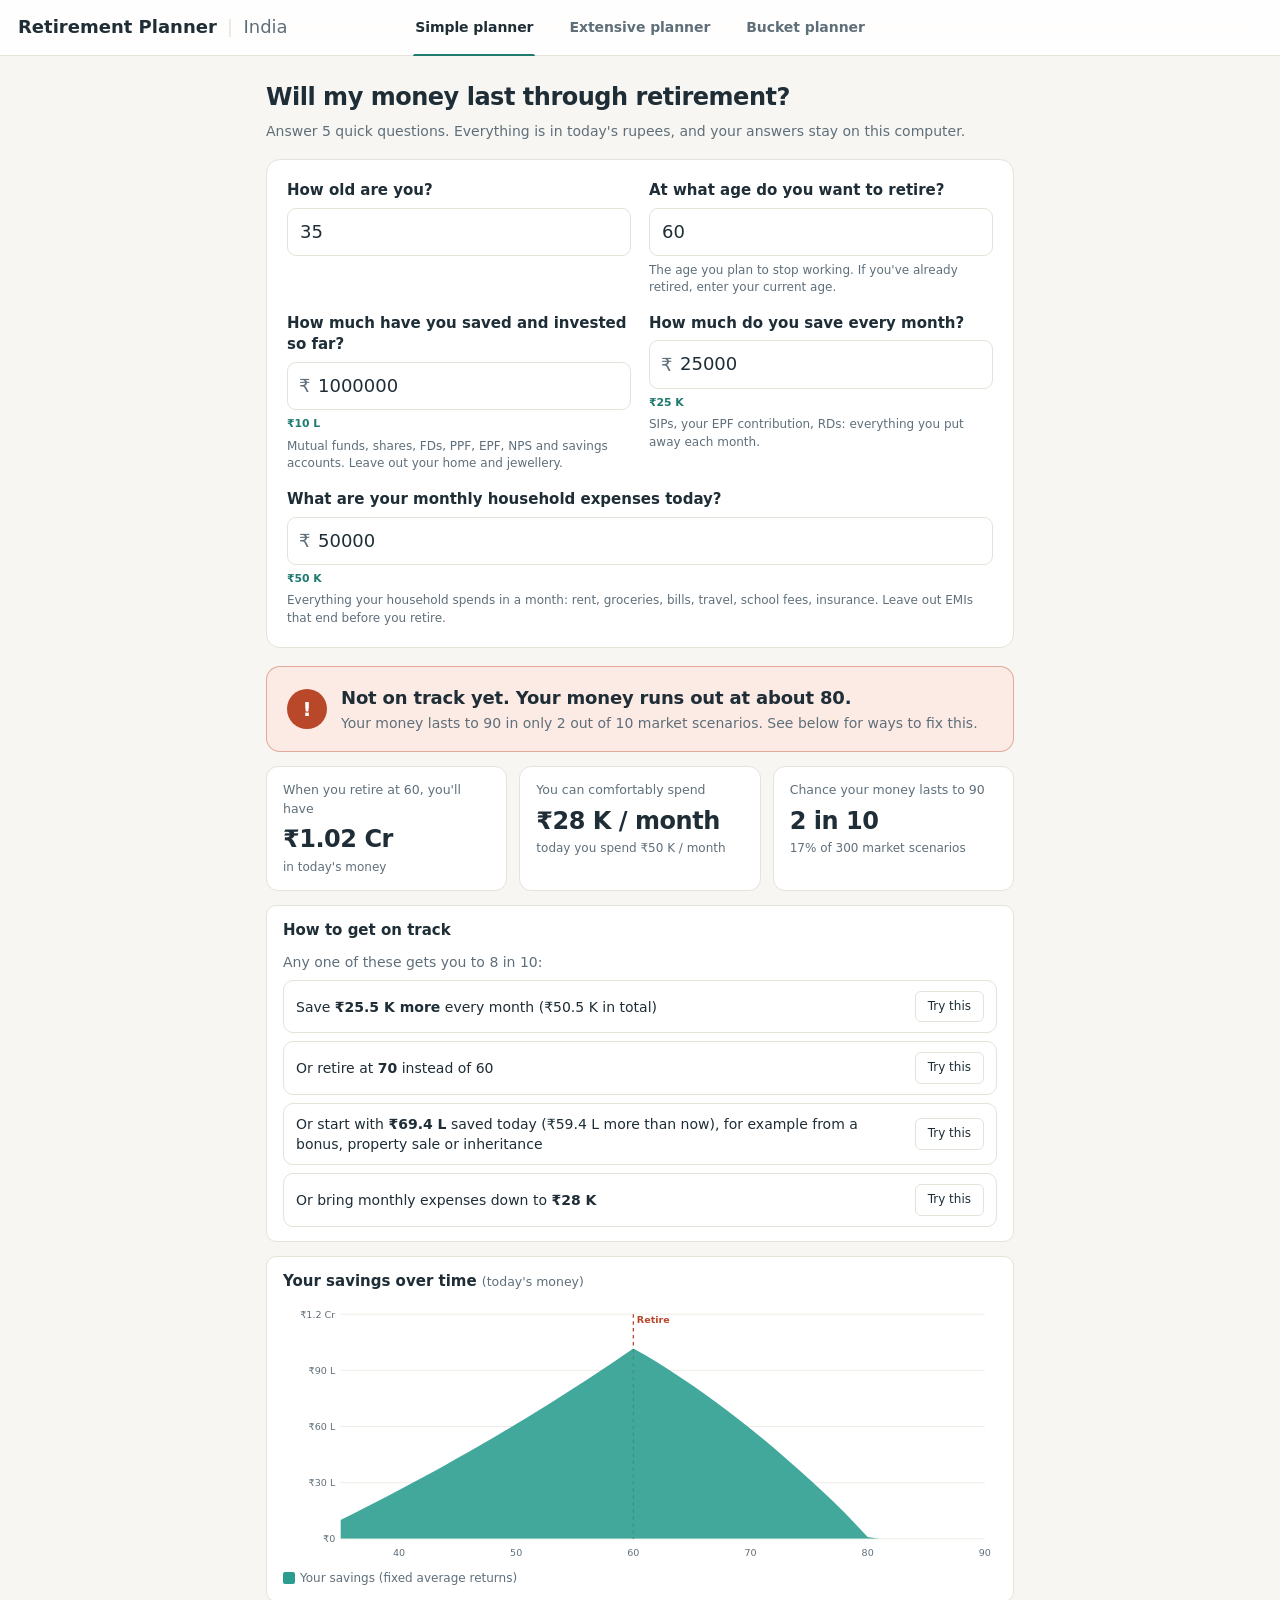
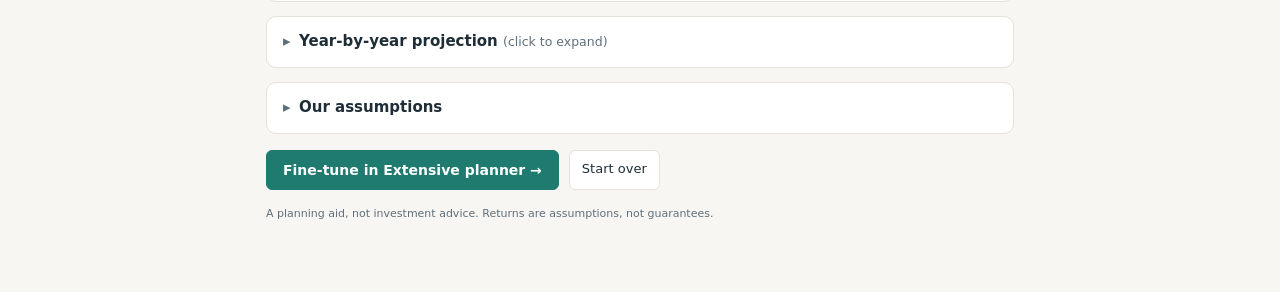
==== commit a025218d: "Added code" ====
--- a/index.html
+++ b/index.html
@@ -32,25 +32,25 @@
 
     <section class="s-form">
       <label class="s-field">
-        <span class="s-q"><b>1</b> How old are you?</span>
+        <span class="s-q">How old are you?</span>
         <input type="number" data-spath="currentAge" min="18" max="85" step="1" inputmode="numeric">
         <small class="s-err" data-err="currentAge"></small>
       </label>
       <label class="s-field">
-        <span class="s-q"><b>2</b> At what age do you want to retire?</span>
+        <span class="s-q">At what age do you want to retire?</span>
         <input type="number" data-spath="retireAge" min="30" max="89" step="1" inputmode="numeric">
         <small class="s-help">The age you plan to stop working. If you've already retired, enter your current age.</small>
         <small class="s-err" data-err="retireAge"></small>
       </label>
       <label class="s-field">
-        <span class="s-q"><b>3</b> How much have you saved and invested so far?</span>
+        <span class="s-q">How much have you saved and invested so far?</span>
         <span class="s-money"><i>₹</i><input type="number" data-spath="savings" min="0" step="10000" inputmode="numeric"></span>
         <small class="s-hint"></small>
         <small class="s-help">Mutual funds, shares, FDs, PPF, EPF, NPS and savings accounts. Leave out your home and jewellery.</small>
         <small class="s-err" data-err="savings"></small>
       </label>
       <label class="s-field">
-        <span class="s-q"><b>4</b> How much do you save every month?</span>
+        <span class="s-q">How much do you save every month?</span>
         <span class="s-money"><i>₹</i><input type="number" data-spath="monthlySaving" min="0" step="1000" inputmode="numeric"></span>
         <small class="s-hint"></small>
         <small class="s-help">SIPs, your EPF contribution, RDs: everything you put away each month.</small>
@@ -58,7 +58,7 @@
         <small class="s-err" data-err="monthlySaving"></small>
       </label>
       <label class="s-field s-wide">
-        <span class="s-q"><b>5</b> What are your monthly household expenses today?</span>
+        <span class="s-q">What are your monthly household expenses today?</span>
         <span class="s-money"><i>₹</i><input type="number" data-spath="monthlyExpenses" min="0" step="1000" inputmode="numeric"></span>
         <small class="s-hint"></small>
         <small class="s-help">Everything your household spends in a month: rent, groceries, bills, travel, school fees, insurance. Leave out EMIs that end before you retire.</small>
@@ -225,7 +225,7 @@
   <!-- ======================= INPUTS ======================= -->
   <aside class="inputs">
     <details open>
-      <summary>1. Profile &amp; horizon</summary>
+      <summary>Profile &amp; horizon</summary>
       <div class="grid">
         <label>Current age<input type="number" data-path="profile.currentAge" min="18" max="100" step="1"></label>
         <label>Retirement age<input type="number" data-path="profile.retireAge" min="18" max="100" step="1"></label>
@@ -241,7 +241,7 @@
     </details>
 
     <details open>
-      <summary>2. Current corpus &amp; allocation</summary>
+      <summary>Current corpus &amp; allocation</summary>
       <div class="grid">
         <label>Input mode
           <select data-path="allocMode">
@@ -257,7 +257,7 @@
     </details>
 
     <details open>
-      <summary>3. Spending in retirement</summary>
+      <summary>Spending in retirement</summary>
       <div class="grid">
         <label>Monthly living expenses (today's ₹)<input type="number" class="money" data-path="spending.monthly" step="1000"><small class="hint"></small></label>
         <label>Inflation % / yr<input type="number" data-path="spending.inflation" step="0.25"></label>
@@ -273,28 +273,28 @@
     </details>
 
     <details>
-      <summary>4. Saving until retirement</summary>
+      <summary>Saving until retirement</summary>
       <div class="grid">
         <label>Monthly SIP / savings (₹ now)<input type="number" class="money" data-path="presave.sip" step="1000"><small class="hint"></small></label>
         <label>Annual step-up %<input type="number" data-path="presave.stepUp" step="1"></label>
       </div>
-      <p class="help">New money is split according to your target allocation. Add EPF maturity, gratuity, leave encashment, the NPS 60% lump sum or a property sale as <b>inflows</b> in section 6.</p>
+      <p class="help">New money is split according to your target allocation. Add EPF maturity, gratuity, leave encashment, the NPS 60% lump sum or a property sale as <b>inflows</b> under <b>Goals &amp; one-off cash flows</b>.</p>
     </details>
 
     <details>
-      <summary>5. Other income in retirement</summary>
+      <summary>Other income in retirement</summary>
       <div id="incomesList"></div>
       <p class="help">Enter pension, annuity, rent or consulting income in <b>today's ₹</b>. Each one grows at its own rate from today: use 0% for a fixed annuity (and enter its actual payout) and about 4–5% for rent. Payments continue until the year before "Until age".</p>
     </details>
 
     <details>
-      <summary>6. Goals &amp; one-off cash flows</summary>
+      <summary>Goals &amp; one-off cash flows</summary>
       <div id="eventsList"></div>
       <p class="help">Examples: children's education or wedding, home renovation, replacing the car every 8–10 years, a big trip, support for parents, or an inheritance (inflow). Amounts are in today's ₹ and grow at their own inflation rate.</p>
     </details>
 
     <details>
-      <summary>7. Withdrawal strategy</summary>
+      <summary>Withdrawal strategy</summary>
       <div class="grid">
         <label>Withdrawal order
           <select data-path="strategy.order">
@@ -330,7 +330,7 @@
     </details>
 
     <details>
-      <summary>8. Tax (FY 2025-26 rules, editable)</summary>
+      <summary>Tax (FY 2025-26 rules, editable)</summary>
       <label class="check"><input type="checkbox" data-path="tax.enabled"> Model income tax</label>
       <div class="grid">
         <label>Regime after retirement
@@ -366,7 +366,7 @@
     </details>
 
     <details>
-      <summary>9. Simulation</summary>
+      <summary>Simulation</summary>
       <div class="grid">
         <label>Mode
           <select data-path="sim.mode"><option value="mc">Monte Carlo + fixed returns</option><option value="det">Fixed returns only</option></select>
@@ -478,7 +478,7 @@
     </div>
 
     <footer class="disclaimer">
-      This is a personal planning aid. Returns are assumptions, not guarantees. Tax rules reflect FY 2025-26 as understood at the time of writing and change with every Budget, so update them in section 8. This is not SEBI-registered investment advice.
+      This is a personal planning aid. Returns are assumptions, not guarantees. Tax rules reflect FY 2025-26 as understood at the time of writing and change with every Budget, so update them in the <b>Tax</b> section. This is not SEBI-registered investment advice.
     </footer>
   </section>
 </main>
--- a/css/styles.css
+++ b/css/styles.css
@@ -200,8 +200,6 @@
 .s-field { gap: 6px; color: var(--text); font-size: 13px; }
 .s-field.s-wide { grid-column: 1 / -1; }
 .s-q { font-size: 15px; font-weight: 600; display: flex; align-items: center; gap: 8px; }
-.s-q b { display: inline-grid; place-items: center; width: 22px; height: 22px; border-radius: 50%; font-size: 12px;
-  background: color-mix(in srgb, var(--accent) 15%, transparent); color: var(--accent); }
 .s-field input { font-size: 18px; padding: 10px 12px; border-radius: 9px; width: 100%; }
 .s-field input:disabled { opacity: .45; }
 .s-field input.invalid { border-color: var(--danger); }
--- a/css/bucket.css
+++ b/css/bucket.css
@@ -209,3 +209,37 @@
 #bStatus:empty { display: none; }
 #bStatus .verdict { margin: 0 0 14px; }
 .b-intro { border-radius: 10px; }
+
+/* ---------- Mobile / narrow screens ---------- */
+@media (max-width: 1050px) {
+  .b-layout { grid-template-columns: 1fr; }          /* this rule must beat .b-layout's 2-column default */
+  .b-results { min-width: 0; }
+}
+@media (max-width: 700px) {
+  .b-layout { padding: 12px; gap: 12px; }
+  .b-hero-h { align-items: flex-start; }
+  /* SVG text scales down with the diagram: enlarge it so it stays readable on a phone */
+  .b-svg .b-name { font-size: 30px; }
+  .b-svg .b-amt { font-size: 44px; }
+  .b-svg .b-share { font-size: 38px; }
+  .b-svg .b-inc-l { font-size: 26px; }
+  .b-svg .b-pipe-l { display: none; }
+  .b-kpis { grid-template-columns: 1fr 1fr; }
+  .b-kpis .card { padding: 10px 12px; }
+  .b-kpis .card-v { font-size: 19px; }
+  .b-cmp { grid-template-columns: 1fr 44px; row-gap: 3px; }
+  .b-cmp span { grid-column: 1 / -1; }
+  .b-cmp .b-bar { grid-column: 1; }
+  .b-risk { grid-template-columns: 1fr; }
+  .b-risk button { flex-direction: row; justify-content: space-between; align-items: center; }
+  .b-adv-h, .b-adv-r { grid-template-columns: 74px repeat(3, minmax(0, 1fr)); gap: 4px; }
+  .b-adv-r input { padding: 6px; font-size: 13px; }
+  .p-controls { grid-template-columns: 1fr auto; }
+  .p-controls .p-slider { grid-column: 1 / -1; grid-row: 2; }
+  .p-age { font-size: 22px; }
+  .p-ticker { min-height: 0; }
+  .b-scn button { padding: 5px 11px; font-size: 12.5px; }
+  table.b-heat td { min-width: 40px; height: 34px; font-size: 11px; }
+  table.b-heat th { font-size: 10.5px; padding: 2px 3px; }
+  .b-toast { bottom: 12px; }
+}
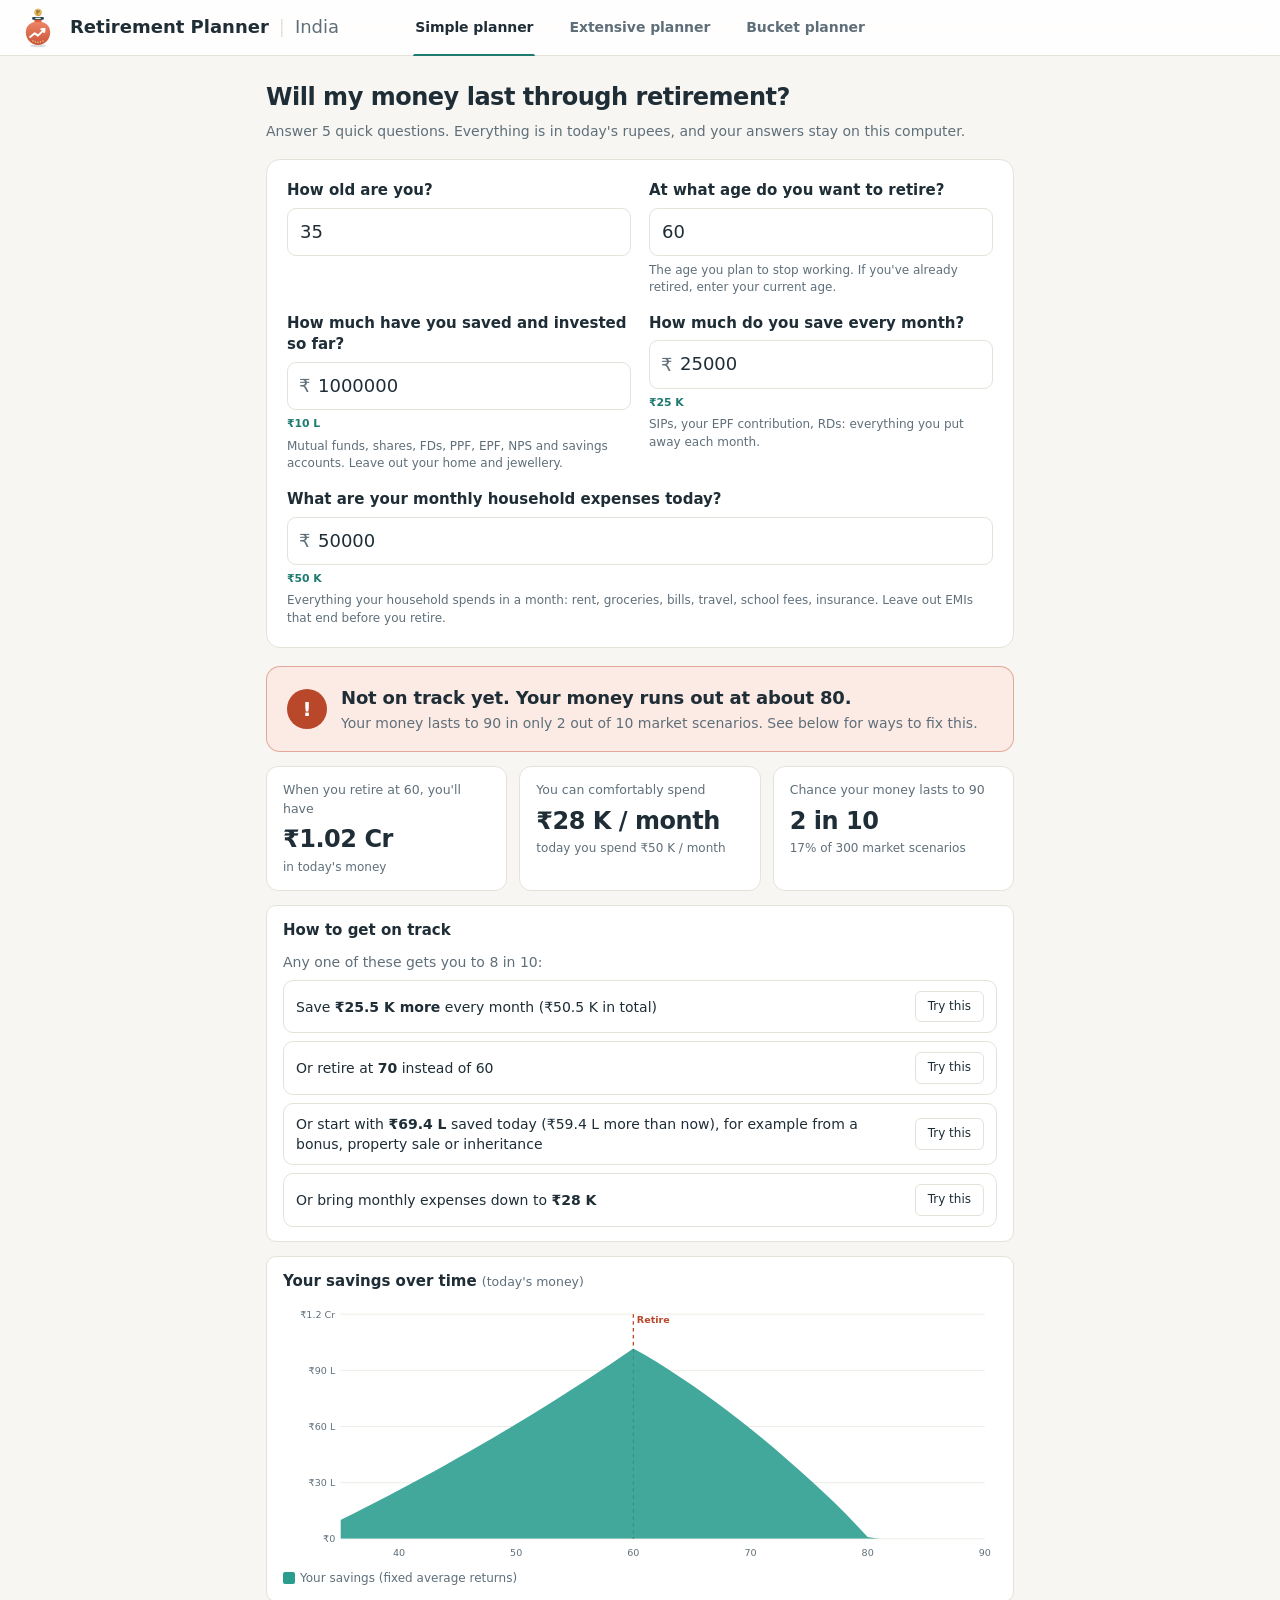
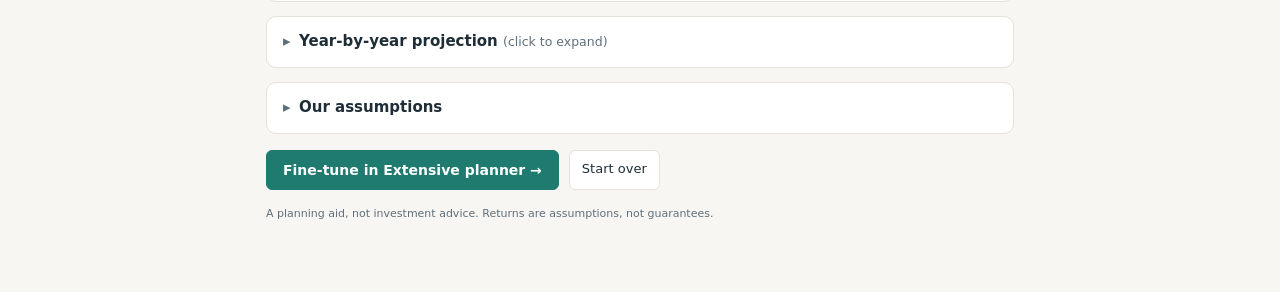
==== commit 26620af6: "Added code" ====
--- a/index.html
+++ b/index.html
@@ -4,12 +4,13 @@
   <meta charset="utf-8">
   <meta name="viewport" content="width=device-width, initial-scale=1">
   <title>Retirement Planner (India)</title>
+  <link rel="icon" href="assets/logo-mark.svg" type="image/svg+xml">
   <link rel="stylesheet" href="css/styles.css">
   <link rel="stylesheet" href="css/bucket.css">
 </head>
 <body>
 <header class="topbar">
-  <h1>Retirement Planner <span class="sep" aria-hidden="true">|</span> <span class="region">India</span></h1>
+  <h1><img class="brand-mark" src="assets/logo-mark.svg" alt="" width="40" height="40">Retirement Planner <span class="sep" aria-hidden="true">|</span> <span class="region">India</span></h1>
   <nav class="tabs" role="tablist">
     <button role="tab" data-tab="simple">Simple planner</button>
     <button role="tab" data-tab="extensive">Extensive planner</button>
--- a/css/styles.css
+++ b/css/styles.css
@@ -361,3 +361,9 @@
   *, *::before, *::after { animation-duration: .001ms !important; animation-iteration-count: 1 !important; animation-delay: 0ms !important; transition-duration: .001ms !important; }
   .s-pending { color: var(--muted); background: none; }
 }
+
+/* Brand mark (gullak) before the title */
+.topbar h1 { display: flex; align-items: center; gap: 4px; white-space: nowrap; }
+.topbar h1 .brand-mark { width: 40px; height: 40px; margin: -4px 8px -4px 0; flex: none; }
+.topbar h1 .sep { margin: 0 6px; }
+@media print { .topbar h1 .brand-mark { width: 24px; height: 24px; } }
